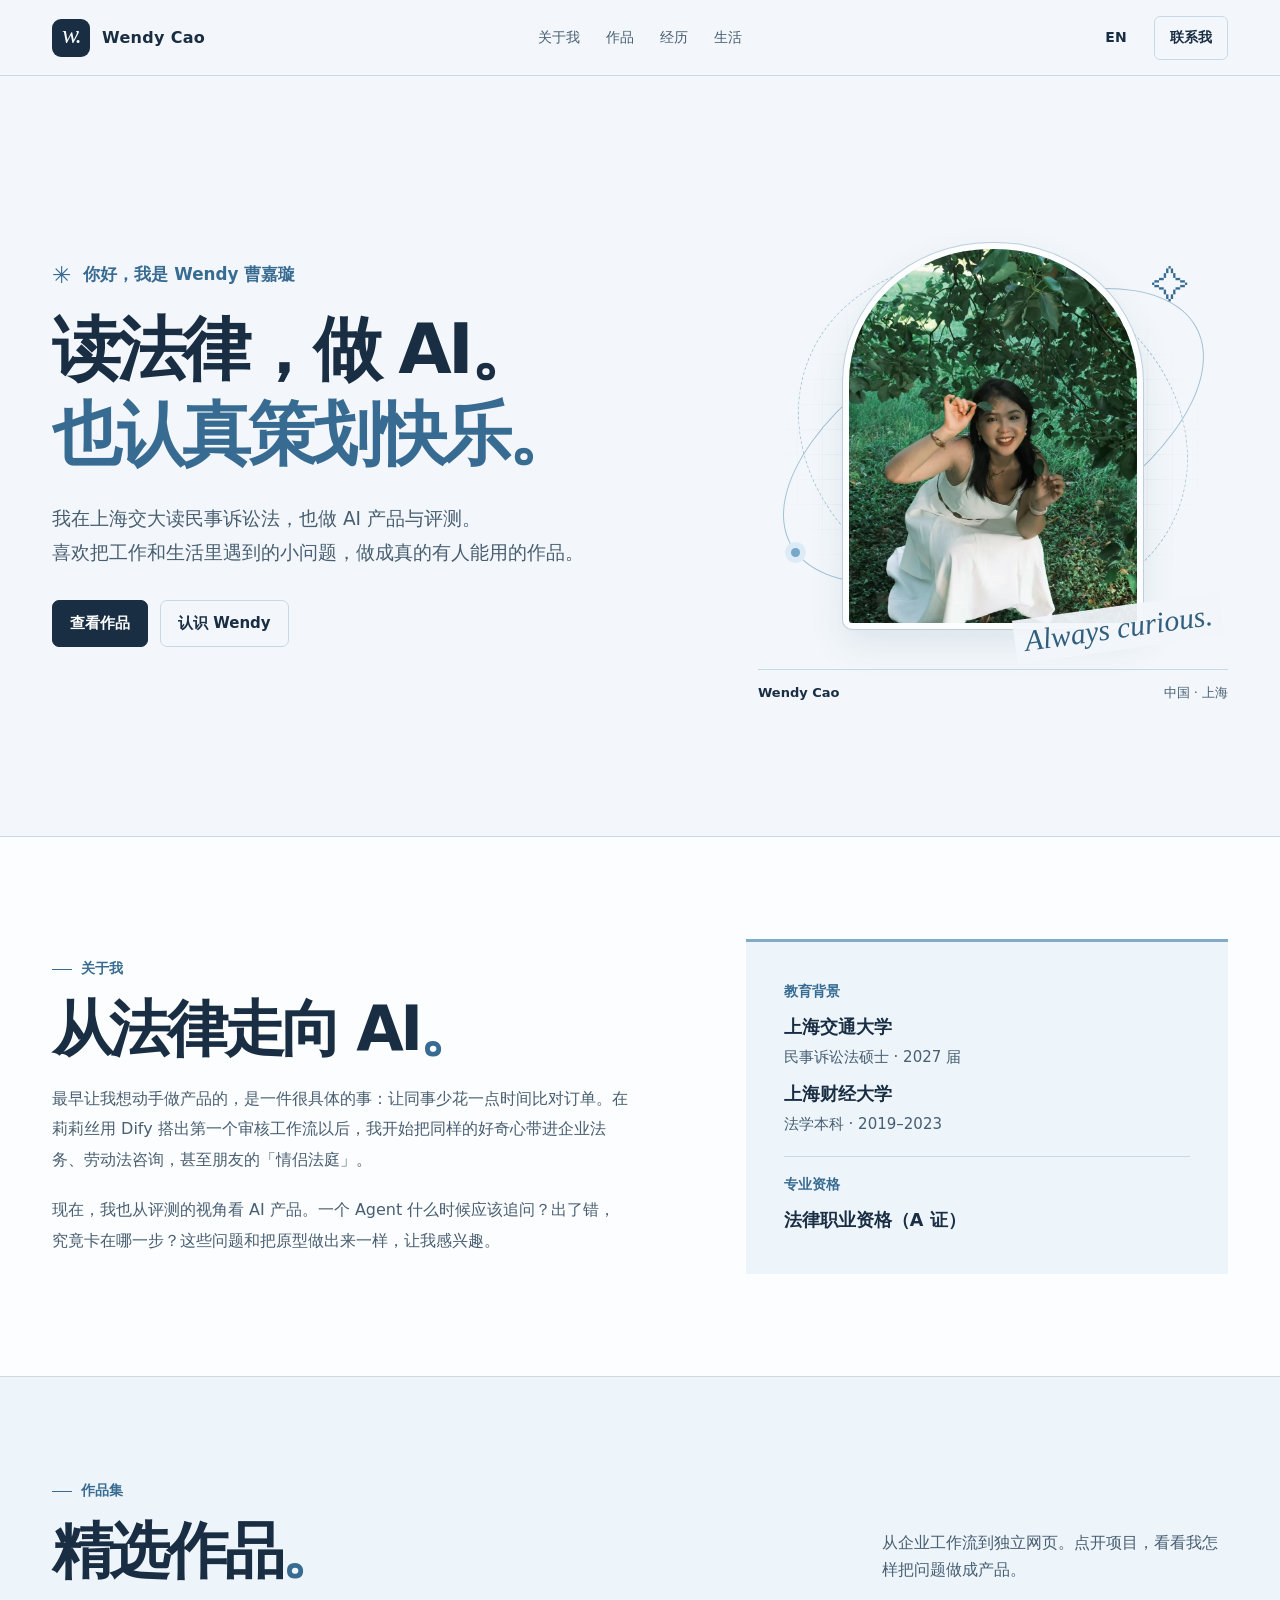
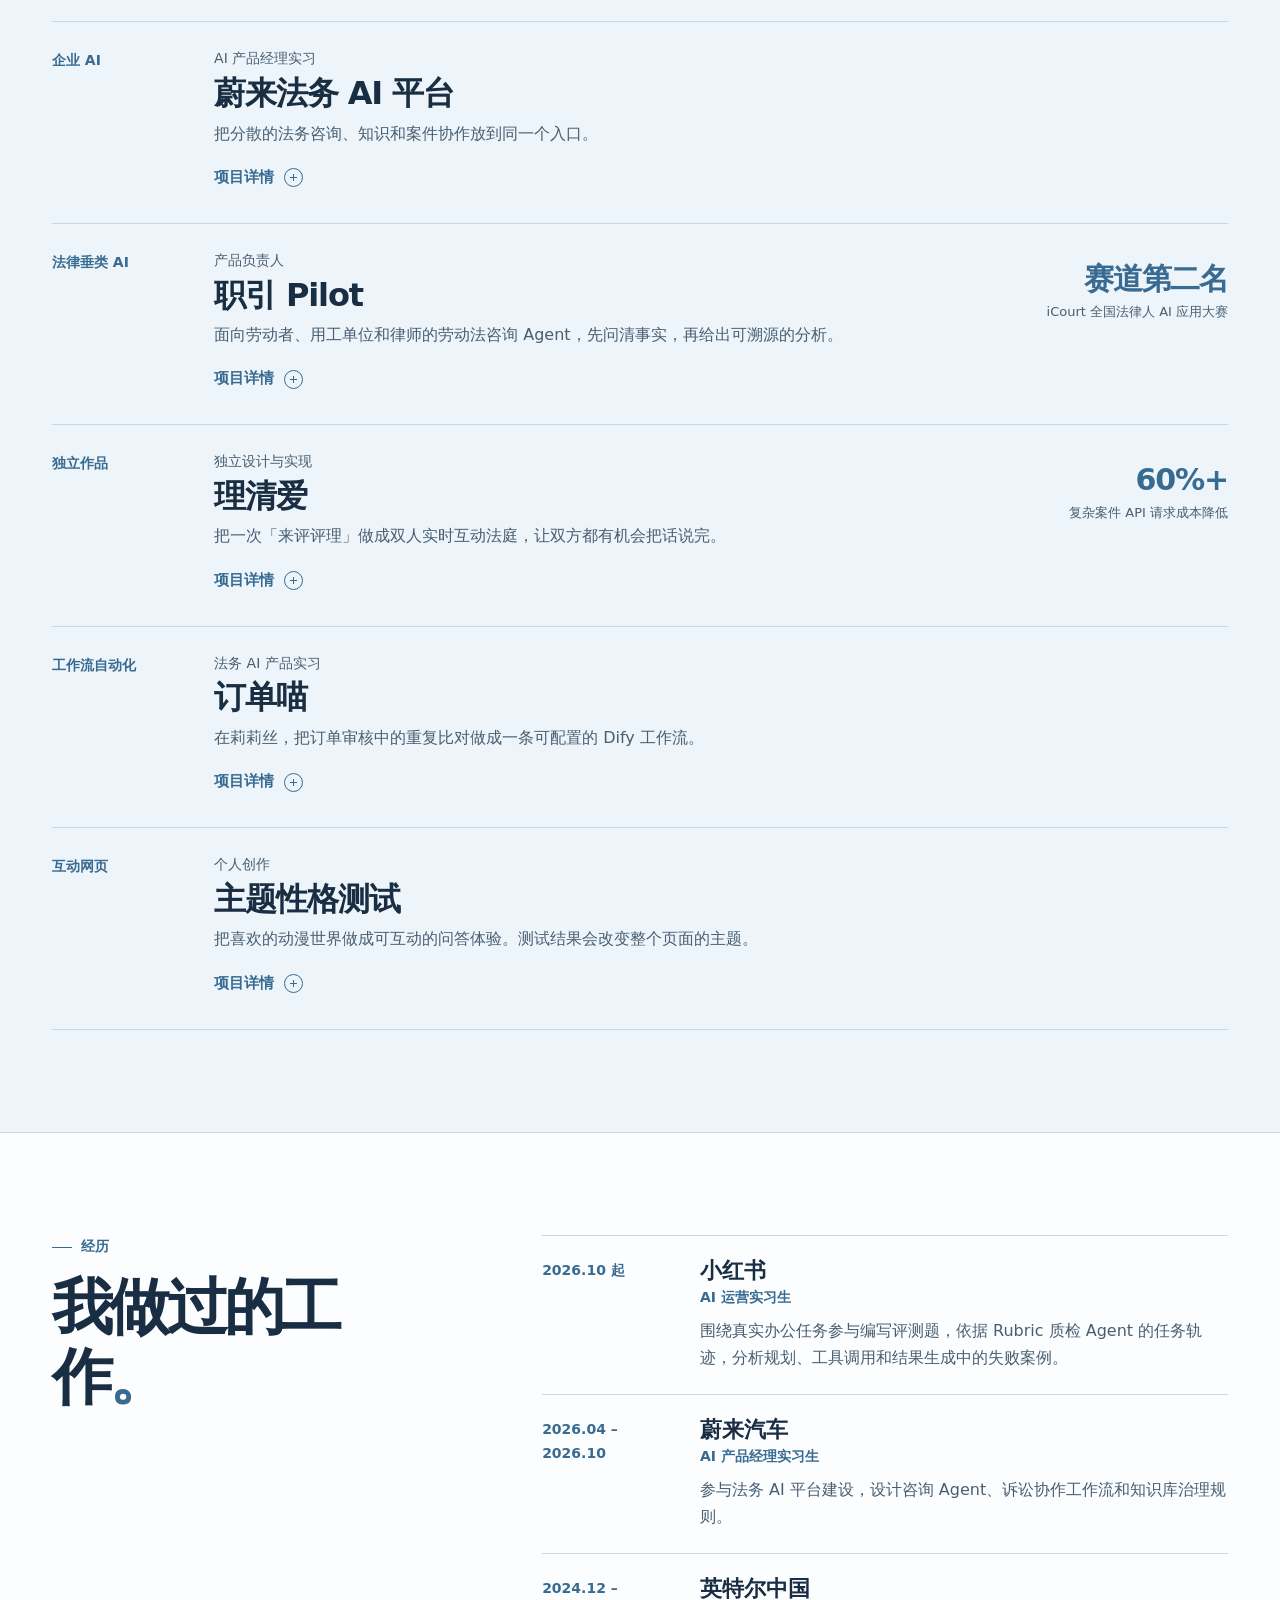
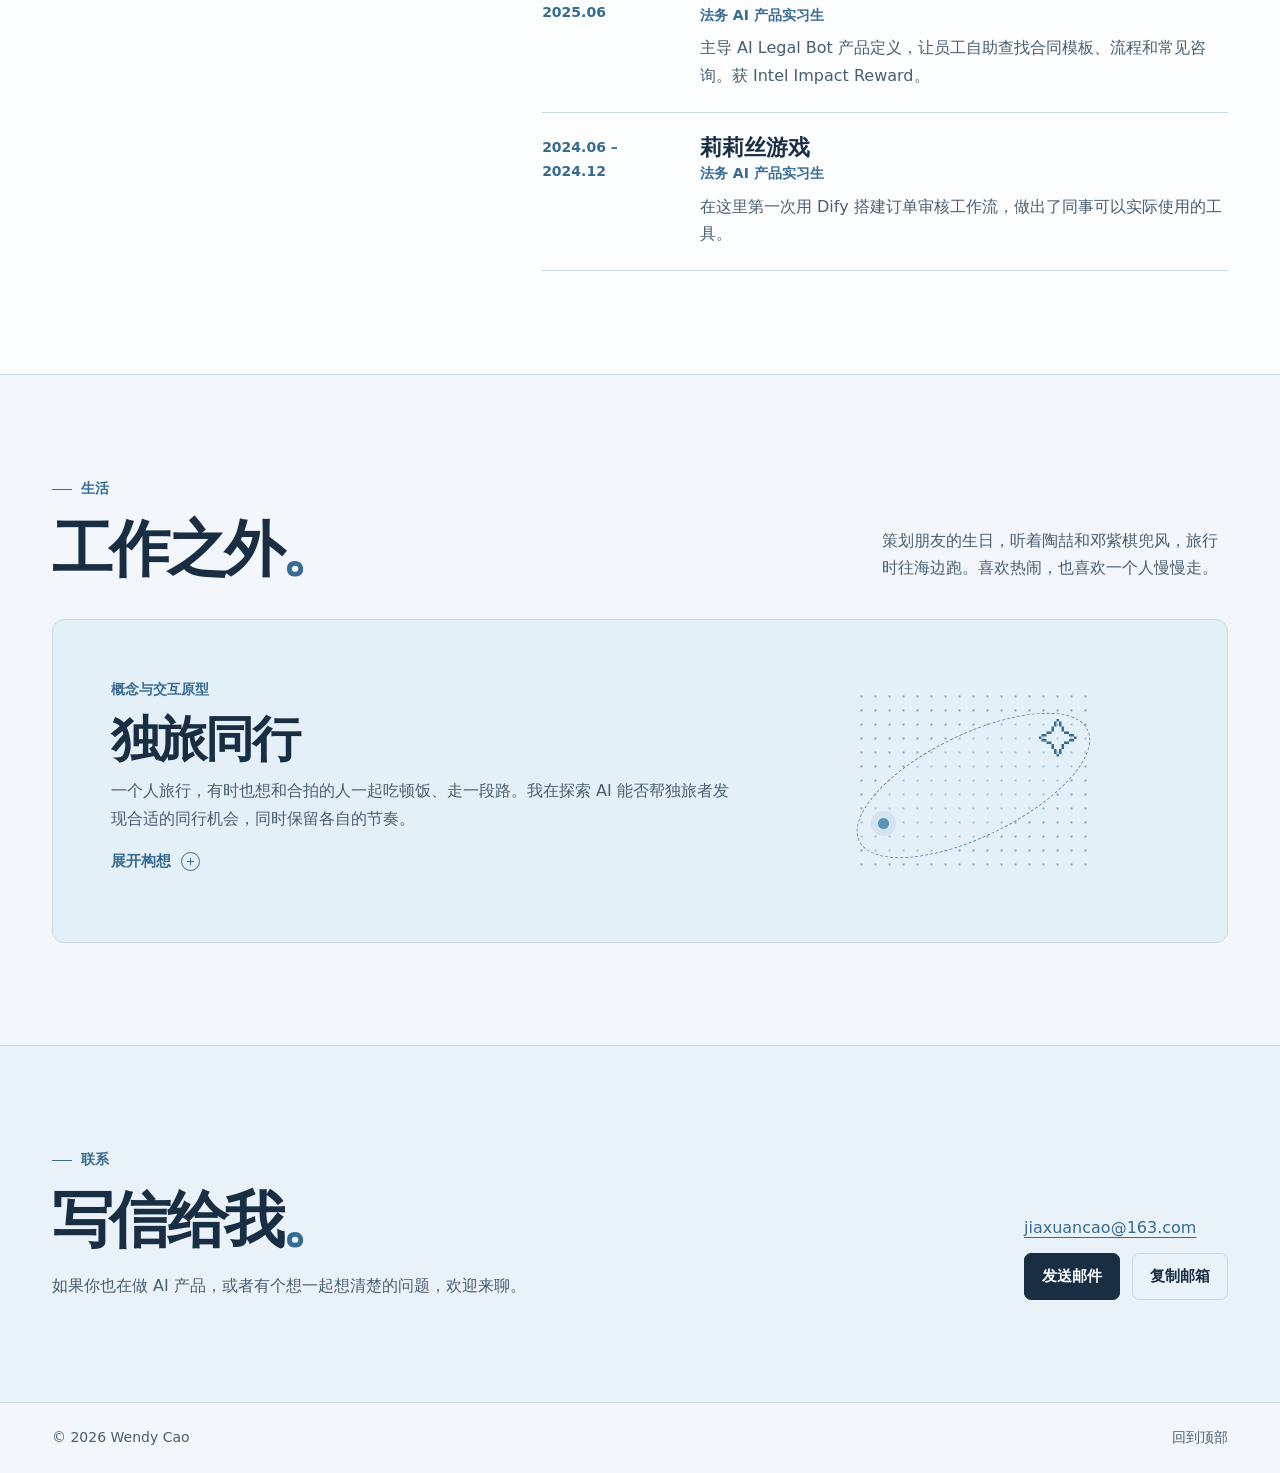
==== index.html @ 722d6569 "Publish Wendy Cao’s bilingual portfolio" ====
<!doctype html>
<html lang="zh-CN">
<head>
  <meta charset="utf-8">
  <meta name="viewport" content="width=device-width, initial-scale=1">
  <meta name="description" content="Wendy 曹嘉璇的个人主页。上海交通大学民事诉讼法硕士在读，从法律走向 AI 产品与评测。">
  <meta name="theme-color" content="#f3f7fb">
  <title>Wendy 曹嘉璇 · 个人主页</title>
  <link href="style.css" rel="stylesheet">
  <script src="site.js" defer></script>
</head>
<body id="top">
  <a class="skip-link" href="#main">跳至正文</a>
  <header class="site-header">
    <div class="shell header-inner">
      <a class="brand" href="#top" aria-label="Wendy 曹嘉璇，回到首页">
        <span class="brand-mark" aria-hidden="true">w.</span><span class="brand-name">Wendy Cao</span>
      </a>
      <nav class="nav" aria-label="主导航"><a href="#about">关于我</a><a href="#projects">作品</a><a href="#experience">经历</a><a href="#life">生活</a></nav>
      <div class="header-actions"><a class="language" href="en.html" lang="en" hreflang="en" aria-label="Switch to English">EN</a><a class="header-contact" href="#contact">联系我</a></div>
    </div>
  </header>
  <main id="main">
    <section class="shell hero" aria-labelledby="hero-title">
      <div class="hero-content">
        <p class="hero-intro"><span aria-hidden="true">✳</span> 你好，我是 Wendy 曹嘉璇</p>
        <h1 id="hero-title">读法律，做 AI。<br><span>也认真策划快乐。</span></h1>
        <p class="hero-description">我在上海交大读民事诉讼法，也做 AI 产品与评测。<br class="wide-break">喜欢把工作和生活里遇到的小问题，做成真的有人能用的作品。</p>
        <div class="actions">
          <a class="button primary" href="#projects">查看作品</a>
          <a class="button secondary" href="#about">认识 Wendy</a>
        </div>
      </div>
      <figure class="portrait">
        <div class="portrait-stage">
          <span class="orbit orbit-solid" aria-hidden="true"></span>
          <span class="orbit orbit-dashed" aria-hidden="true"></span>
          <span class="orbit-dot" aria-hidden="true"></span>
          <span class="portrait-spark" aria-hidden="true">✧</span>
          <div class="photo-frame">
            <img src="wendy.webp" width="900" height="1350" alt="Wendy 在树荫下微笑" fetchpriority="high">
          </div>
          <span class="portrait-script" aria-hidden="true">Always curious.</span>
        </div>
        <figcaption><span>Wendy Cao</span><span>中国 · 上海</span></figcaption>
      </figure>
    </section>

    <section class="about section" id="about" aria-labelledby="about-title">
      <div class="shell about-grid">
        <div>
          <p class="section-label">关于我</p>
          <h2 id="about-title">从法律走向 AI<span>。</span></h2>
          <p>最早让我想动手做产品的，是一件很具体的事：让同事少花一点时间比对订单。在莉莉丝用 Dify 搭出第一个审核工作流以后，我开始把同样的好奇心带进企业法务、劳动法咨询，甚至朋友的「情侣法庭」。</p>
          <p>现在，我也从评测的视角看 AI 产品。一个 Agent 什么时候应该追问？出了错，究竟卡在哪一步？这些问题和把原型做出来一样，让我感兴趣。</p>
        </div>
        <dl class="education">
          <div><dt>教育背景</dt><dd>上海交通大学 <span>民事诉讼法硕士 · 2027 届</span></dd><dd>上海财经大学 <span>法学本科 · 2019–2023</span></dd></div>
          <div><dt>专业资格</dt><dd>法律职业资格（A 证）</dd></div>
        </dl>
      </div>
    </section>

    <section class="projects section" id="projects" aria-labelledby="projects-title">
      <div class="shell">
        <div class="section-head">
          <div><p class="section-label">作品集</p><h2 id="projects-title">精选作品<span>。</span></h2></div>
          <p>从企业工作流到独立网页。点开项目，看看我怎样把问题做成产品。</p>
        </div>
        
        <article class="project" id="nio">
          <p class="project-category">企业 AI</p>
          <div class="project-main">
            <p class="project-role">AI 产品经理实习</p>
            <h3>蔚来法务 AI 平台</h3>
            <p class="project-intro">把分散的法务咨询、知识和案件协作放到同一个入口。</p>
            <details>
              <summary><span>项目详情</span><span class="sr-only"> · 蔚来法务 AI 平台</span><span class="disclosure-mark" aria-hidden="true"></span></summary>
              <dl class="project-detail"><div><dt>问题</dt><dd>员工需要跨渠道找法务，重复咨询难积累，案件协作也缺少统一视图。</dd></div><div><dt>我做了什么</dt><dd>参与平台从 0 到 1 建设，负责咨询、案件、律所、知识与资讯模块设计。为咨询 Agent 设计飞书问答、双轨知识库、转人工和事项沉淀流程，并用案例回放与法务抽检评估回答依据和必要追问。</dd></div><div><dt>结果</dt><dd>协助建立知识问答评测标准，通过整理样本与复测跟进回答质量。</dd></div></dl>
              
            </details>
          </div>
        </article>
        <article class="project" id="jobpilot">
          <p class="project-category">法律垂类 AI</p>
          <div class="project-main">
            <p class="project-role">产品负责人</p>
            <h3>职引 Pilot</h3>
            <p class="project-intro">面向劳动者、用工单位和律师的劳动法咨询 Agent，先问清事实，再给出可溯源的分析。</p>
            <details>
              <summary><span>项目详情</span><span class="sr-only"> · 职引 Pilot</span><span class="disclosure-mark" aria-hidden="true"></span></summary>
              <dl class="project-detail"><div><dt>问题</dt><dd>劳动法咨询常缺少合同、时间和地区等要素，直接给结论容易忽略会改变判断的事实。</dd></div><div><dt>我做了什么</dt><dd>梳理 24 个场景，主导「场景识别、事实追问、法律分析」三段式编排，为三类用户设计不同追问与报告。通过 MCP 接入北大法宝，并结合规则计算器处理赔偿等计算。</dd></div><div><dt>结果</dt><dd>团队在 iCourt 第二届全国法律人 AI 应用大赛律所赛道获得第二名，该赛道共 173 支队伍。</dd></div></dl>
            </details>
          </div>
          <div class="project-metric"><strong>赛道第二名</strong><span>iCourt 全国法律人 AI 应用大赛</span></div>
        </article>
        <article class="project" id="liqingai">
          <p class="project-category">独立作品</p>
          <div class="project-main">
            <p class="project-role">独立设计与实现</p>
            <h3>理清爱</h3>
            <p class="project-intro">把一次「来评评理」做成双人实时互动法庭，让双方都有机会把话说完。</p>
            <details>
              <summary><span>项目详情</span><span class="sr-only"> · 理清爱</span><span class="disclosure-mark" aria-hidden="true"></span></summary>
              <dl class="project-detail"><div><dt>问题</dt><dd>通用 AI 很容易顺着单方叙述回答。冲突里的另一方往往没有机会补充事实和表达自己的感受。</dd></div><div><dt>我做了什么</dt><dd>将陈述、举证、质证、辩论和 AI 判决串成五步交互，支持截图与录音解析、双端状态同步，以及流式生成判决书。</dd></div><div><dt>结果</dt><dd>用大小模型分发和结果缓存，将单次复杂案件的 API 请求成本降低 60% 以上。</dd></div></dl>
              
            </details>
          </div>
          <div class="project-metric"><strong>60%+</strong><span>复杂案件 API 请求成本降低</span></div>
        </article>
        <article class="project" id="order-review">
          <p class="project-category">工作流自动化</p>
          <div class="project-main">
            <p class="project-role">法务 AI 产品实习</p>
            <h3>订单喵</h3>
            <p class="project-intro">在莉莉丝，把订单审核中的重复比对做成一条可配置的 Dify 工作流。</p>
            <details>
              <summary><span>项目详情</span><span class="sr-only"> · 订单喵</span><span class="disclosure-mark" aria-hidden="true"></span></summary>
              <dl class="project-detail"><div><dt>问题</dt><dd>法务需要在 OA 和 Excel 之间反复核对不同类型的订单，高频人工比对容易遗漏。</dd></div><div><dt>我做了什么</dt><dd>将审核拆成提取、比对、检验、输出四步，把审核要点和核心风险做成可配置规则。</dd></div><div><dt>结果</dt><dd>工作流减少了人工重复比对，项目获公司 AI 提效大赛创新奖。</dd></div></dl>
            </details>
          </div>
        </article>
        <article class="project" id="personality">
          <p class="project-category">互动网页</p>
          <div class="project-main">
            <p class="project-role">个人创作</p>
            <h3>主题性格测试</h3>
            <p class="project-intro">把喜欢的动漫世界做成可互动的问答体验。测试结果会改变整个页面的主题。</p>
            <details>
              <summary><span>项目详情</span><span class="sr-only"> · 主题性格测试</span><span class="disclosure-mark" aria-hidden="true"></span></summary>
              <dl class="project-detail"><div><dt>问题</dt><dd>我想保留动画里每个角色的气质，让答题和看结果的过程也有值得记住的细节。</dd></div><div><dt>我做了什么</dt><dd>做了守护甜心与宝可梦两个主题，加入答题音效、结果换肤和结果图导出。</dd></div></dl>
              
            </details>
          </div>
          
        </article>
      </div>
    </section>

    <section class="experience section" id="experience" aria-labelledby="experience-title">
      <div class="shell experience-grid">
        <div>
          <p class="section-label">经历</p>
          <h2 id="experience-title">我做过的工作<span>。</span></h2>
        </div>
        <ol class="timeline">
        <li>
          <p class="timeline-date">2026.10 起</p>
          <div><h3>小红书</h3><p class="timeline-role">AI 运营实习生</p><p>围绕真实办公任务参与编写评测题，依据 Rubric 质检 Agent 的任务轨迹，分析规划、工具调用和结果生成中的失败案例。</p></div>
        </li>
        <li>
          <p class="timeline-date">2026.04 – 2026.10</p>
          <div><h3>蔚来汽车</h3><p class="timeline-role">AI 产品经理实习生</p><p>参与法务 AI 平台建设，设计咨询 Agent、诉讼协作工作流和知识库治理规则。</p></div>
        </li>
        <li>
          <p class="timeline-date">2024.12 – 2025.06</p>
          <div><h3>英特尔中国</h3><p class="timeline-role">法务 AI 产品实习生</p><p>主导 AI Legal Bot 产品定义，让员工自助查找合同模板、流程和常见咨询。获 Intel Impact Reward。</p></div>
        </li>
        <li>
          <p class="timeline-date">2024.06 – 2024.12</p>
          <div><h3>莉莉丝游戏</h3><p class="timeline-role">法务 AI 产品实习生</p><p>在这里第一次用 Dify 搭建订单审核工作流，做出了同事可以实际使用的工具。</p></div>
        </li></ol>
      </div>
    </section>

    <section class="life section" id="life" aria-labelledby="life-title">
      <div class="shell">
        <div class="section-head">
          <div><p class="section-label">生活</p><h2 id="life-title">工作之外<span>。</span></h2></div>
          <p>策划朋友的生日，听着陶喆和邓紫棋兜风，旅行时往海边跑。喜欢热闹，也喜欢一个人慢慢走。</p>
        </div>
        <article class="concept">
          <div class="concept-copy">
            <p class="concept-label">概念与交互原型</p>
            <h3>独旅同行</h3>
            <p>一个人旅行，有时也想和合拍的人一起吃顿饭、走一段路。我在探索 AI 能否帮独旅者发现合适的同行机会，同时保留各自的节奏。</p>
            <details>
              <summary><span>展开构想</span><span class="disclosure-mark" aria-hidden="true"></span></summary>
              <p>原型设想了「行程搭子」和「实时拼饭」两个入口。AI 把自然语言整理成计划，并解释双方在预算、口味和行程节奏上的相同点与差异。双方先确认时间、地点和费用，再决定是否同行。当前处于概念与原型阶段，真实用户验证待开展。</p>
            </details>
          </div>
          <div class="route-art" aria-hidden="true"><span></span><i></i><b>✧</b></div>
        </article>
      </div>
    </section>

    <section class="contact section" id="contact" aria-labelledby="contact-title">
      <div class="shell contact-inner">
        <div>
          <p class="section-label">联系</p>
          <h2 id="contact-title">写信给我<span>。</span></h2>
          <p>如果你也在做 AI 产品，或者有个想一起想清楚的问题，欢迎来聊。</p>
        </div>
        <div class="contact-actions">
          <a class="email" href="mailto:jiaxuancao@163.com">jiaxuancao@163.com</a>
          <div class="actions">
            <a class="button primary" href="mailto:jiaxuancao@163.com">发送邮件</a>
            <button class="button secondary copy-button" type="button" data-email="jiaxuancao@163.com" data-copied="已复制" data-error="复制失败，请选择上方邮箱手动复制。" hidden>复制邮箱</button>
          </div>
          <p class="copy-status" role="status"></p>
        </div>
      </div>
    </section>
  </main>
  <footer>
    <div class="shell footer-inner"><span>© 2026 Wendy Cao</span><a href="#top">回到顶部</a></div>
  </footer>
</body>
</html>
---- style.css ----
:root {
  color-scheme: light;
  --ink: #192d43;
  --muted: #485e71;
  --accent: #386b92;
  --accent-soft: #d8e8f3;
  --line: #c8d9e5;
  --paper: #f3f7fb;
  --white: #fcfdfe;
  --body: "PingFang SC", "Hiragino Sans GB", "Noto Sans CJK SC", "Microsoft YaHei", system-ui, sans-serif;
}

*, *::before, *::after { box-sizing: border-box; }
html { scroll-padding-top: 90px; }
body { margin: 0; background: var(--paper); color: var(--ink); font: 1rem/1.7 var(--body); }
button, a { -webkit-tap-highlight-color: transparent; }
a { color: inherit; text-decoration: none; }
button { color: inherit; font: inherit; }
:focus-visible { outline: 3px solid #22679a; outline-offset: 4px; }
[hidden] { display: none !important; }
p, h1, h2, h3, figure, dl, dd, ol { margin: 0; }
h1, h2, h3 { font-weight: 750; line-height: 1.14; }
img { display: block; max-width: 100%; }
.shell { width: min(1180px, calc(100% - 104px)); margin-inline: auto; }
.sr-only, .skip-link:not(:focus) {
  position: absolute;
  width: 1px;
  height: 1px;
  clip-path: inset(50%);
  overflow: hidden;
  white-space: nowrap;
}
.skip-link:focus {
  position: fixed;
  z-index: 5;
  top: 12px;
  left: 12px;
  padding: 8px 15px;
  background: var(--white);
}
.site-header {
  position: sticky;
  top: 0;
  z-index: 4;
  border-bottom: 1px solid var(--line);
  background: #f3f7fbf5;
  backdrop-filter: blur(12px);
}
.header-inner {
  min-height: 75px;
  display: grid;
  grid-template-columns: 1fr auto 1fr;
  align-items: center;
  gap: 24px;
}
.brand { display: inline-flex; align-items: center; gap: 12px; width: fit-content; white-space: nowrap; }
.brand-mark {
  width: 38px;
  height: 38px;
  display: grid;
  place-content: center;
  padding-bottom: 5px;
  border-radius: 9px;
  color: var(--white);
  background: var(--ink);
  font: italic 1.6rem/1 Georgia, serif;
  letter-spacing: -.07em;
}
.brand-name { font-weight: 750; letter-spacing: .02em; }
.nav, .header-actions { display: flex; align-items: center; gap: 26px; font-size: .875rem; }
.nav a, .language, .header-contact { min-height: 44px; display: inline-flex; align-items: center; }
.nav a { color: var(--muted); }
.nav a:hover, .nav a[aria-current="location"], .language:hover, .footer-inner a:hover { color: var(--accent); text-decoration: underline; text-underline-offset: .4em; }
.header-actions { justify-self: end; gap: 16px; }
.language { min-width: 44px; justify-content: center; font-weight: 650; }
.header-contact {
  justify-content: center;
  padding: 0 15px;
  border: 1px solid var(--line);
  border-radius: 6px;
  font-weight: 650;
  white-space: nowrap;
}
.header-contact:hover { border-color: var(--accent); background: var(--accent-soft); }

.hero {
  min-height: clamp(600px, calc(100svh - 126px), 760px);
  display: grid;
  grid-template-columns: minmax(0, 1.34fr) minmax(0, 1fr);
  align-items: center;
  gap: clamp(20px, 4vw, 78px);
  padding-block: 60px 65px;
}
.hero-intro {
  display: flex;
  align-items: center;
  gap: 12px;
  width: fit-content;
  margin-bottom: 22px;
  color: var(--accent);
  font-size: 1.05rem;
  font-weight: 650;
}
.hero-intro span { font-size: 1.45rem; line-height: 1; }
h1 { font-size: clamp(2.5rem, 5.4vw, 5.35rem); letter-spacing: -.055em; }
h1 > span { color: var(--accent); display: inline-block; margin-top: .08em; }
[lang="en"] h1 { letter-spacing: -.075em; }
.hero-description { max-width: 31em; margin-top: 28px; color: var(--muted); font-size: clamp(1rem, 1.45vw, 1.16rem); line-height: 1.85; }
.actions { display: flex; gap: 12px; flex-wrap: wrap; align-items: center; }
.hero .actions { margin-top: 30px; }
.button {
  display: inline-flex;
  align-items: center;
  justify-content: center;
  min-height: 47px;
  padding: 10px 17px;
  border-radius: 7px;
  border: 1px solid var(--line);
  font-size: .9375rem;
  font-weight: 680;
  cursor: pointer;
  line-height: 1.4;
}
.primary { color: var(--white); border-color: var(--ink); background: var(--ink); }
.primary:hover { background: #294966; border-color: #294966; }
.secondary { background: transparent; }
.secondary:hover { border-color: var(--accent); background: var(--accent-soft); }

.portrait { width: 100%; max-width: 470px; justify-self: end; }
.portrait-stage {
  aspect-ratio: 1 / .99;
  position: relative;
  display: grid;
  place-items: center;
  isolation: isolate;
}
.portrait-stage::before {
  content: "";
  position: absolute;
  inset: 11% 3% 5%;
  background-image: linear-gradient(#7aabca28 1px, transparent 1px), linear-gradient(90deg, #7aabca28 1px, transparent 1px);
  background-size: 25px 25px;
  mask-image: radial-gradient(ellipse at center, #000 20%, transparent 73%);
  z-index: -2;
}
.photo-frame {
  width: 64%;
  height: 83%;
  border: 6px solid var(--white);
  border-radius: 49% 49% 9px 9px / 36% 36% 9px 9px;
  overflow: hidden;
  position: relative;
  background: #cadae0;
  box-shadow: 0 0 0 1px #bdcfdc, 0 15px 35px #294d631b;
}
.photo-frame img { width: 100%; height: 100%; object-fit: cover; object-position: 52% 65%; }
.orbit { position: absolute; z-index: -1; border-radius: 50%; pointer-events: none; }
.orbit-solid { width: 98%; height: 49%; transform: rotate(-28deg); border: 1px solid #a1bfd4; }
.orbit-dashed { width: 85%; height: 72%; transform: rotate(24deg); border: 1px dashed #acc7d9; }
.orbit-dot {
  position: absolute;
  left: 7%;
  bottom: 24%;
  width: 9px;
  height: 9px;
  border-radius: 50%;
  background: #77a7c9;
  box-shadow: 0 0 0 6px #dcebf5;
}
.portrait-spark {
  position: absolute;
  right: 8%;
  top: 14%;
  color: var(--accent);
  font: 2.35rem/1 Georgia, serif;
}
.portrait-script {
  position: absolute;
  bottom: 4%;
  right: 1%;
  transform: rotate(-8deg);
  color: #315e7c;
  font: italic clamp(1.1rem, 2.4vw, 1.85rem)/1.15 Georgia, serif;
  padding: 5px 10px;
  background: #f3f7fbee;
}
.portrait figcaption {
  display: flex;
  justify-content: space-between;
  gap: 10px;
  padding-top: 12px;
  border-top: 1px solid var(--line);
  color: var(--muted);
  font-size: .8125rem;
}
.portrait figcaption span:first-child { font-weight: 650; color: var(--ink); }

.section { border-top: 1px solid var(--line); padding-block: clamp(58px, 8vw, 106px); }
.section-label {
  display: flex;
  align-items: center;
  gap: 9px;
  margin-bottom: 13px;
  color: var(--accent);
  font-weight: 680;
  font-size: .875rem;
}
.section-label::before { content: ""; display: inline-block; width: 20px; height: 1px; background: var(--accent); }
h2 { font-size: clamp(2.25rem, 4.8vw, 4rem); letter-spacing: -.06em; }
h2 span { color: var(--accent); }
.section-head { display: grid; grid-template-columns: 1.35fr 1fr; gap: 40px; align-items: end; margin-bottom: 35px; }
.section-head > p { max-width: 34ch; justify-self: end; padding-bottom: .2em; color: var(--muted); }
.about-grid, .experience-grid { display: grid; grid-template-columns: minmax(0, 1.2fr) minmax(0, 1fr); gap: clamp(35px, 9vw, 125px); }
.about-grid { align-items: center; }
.about { background: var(--white); }
.about-grid p:not(.section-label) { max-width: 37em; margin-top: 20px; color: var(--muted); line-height: 1.9; }
.education { background: #edf5fb; padding: clamp(22px, 3vw, 38px); border-top: 3px solid #82abc8; }
.education > div + div { border-top: 1px solid var(--line); padding-top: 16px; margin-top: 19px; }
.education dt, .project-category, .concept-label { font-size: .875rem; font-weight: 680; color: var(--accent); }
.education dd { margin-top: 9px; font-size: 1.1rem; font-weight: 680; }
.education dd span { display: block; margin-top: 2px; color: var(--muted); font-weight: 450; font-size: .9375rem; }

.projects { background: #edf4fa; }
.project {
  display: grid;
  grid-template-columns: minmax(110px, .62fr) minmax(0, 3.5fr) minmax(150px, 1fr);
  gap: 26px;
  align-items: start;
  border-top: 1px solid var(--line);
  padding-block: 25px 23px;
}
.project:last-child { border-bottom: 1px solid var(--line); }
.project-category { margin-top: 2px; }
.project-role { color: var(--muted); font-size: .875rem; }
.project h3 { font-size: clamp(1.5rem, 2.5vw, 2.3rem); letter-spacing: -.035em; margin: 4px 0 8px; }
.project-intro { color: var(--muted); max-width: 44em; margin-bottom: 9px; }
.project-metric { text-align: right; align-self: start; margin-top: 12px; }
.project-metric strong {
  color: var(--accent);
  font-size: clamp(1.22rem, 2.35vw, 1.95rem);
  font-variant-numeric: tabular-nums;
  letter-spacing: -.04em;
  line-height: 1.2;
}
.project-metric span { display: block; color: var(--muted); font-size: .8125rem; margin-top: 4px; }
summary {
  display: inline-flex;
  gap: 10px;
  align-items: center;
  cursor: pointer;
  font-weight: 680;
  font-size: .9375rem;
  color: var(--accent);
  min-height: 44px;
  list-style: none;
}
summary::-webkit-details-marker { display: none; }
summary:hover > span:first-child, .text-link:hover { text-decoration: underline; text-underline-offset: .25em; }
.disclosure-mark {
  width: 19px;
  height: 19px;
  display: inline-grid;
  place-items: center;
  position: relative;
  border-radius: 50%;
  border: 1px solid currentColor;
}
.disclosure-mark::before, .disclosure-mark::after { content: ""; position: absolute; background: currentColor; }
.disclosure-mark::before { width: 7px; height: 1px; }
.disclosure-mark::after { width: 1px; height: 7px; }
details[open] .disclosure-mark::after { display: none; }
.project-detail { padding: 14px 0 7px; max-width: 44em; border-top: 1px solid var(--line); }
.project-detail > div + div { margin-top: 12px; }
.project-detail dt { font-weight: 700; }
.project-detail dd { color: var(--muted); }
.text-link { display: inline-flex; align-items: center; min-height: 44px; color: var(--accent); font-weight: 680; }

.experience { background: var(--white); }
.experience-grid { grid-template-columns: minmax(0, .82fr) minmax(0, 1.5fr); }
.timeline { list-style: none; padding: 0; border-top: 1px solid var(--line); }
.timeline li {
  display: grid;
  grid-template-columns: 8.8rem minmax(0, 1fr);
  gap: 17px;
  padding-block: 23px;
  border-bottom: 1px solid var(--line);
}
.timeline-date { color: var(--accent); font-size: .875rem; font-weight: 650; }
.timeline h3 { font-size: 1.35rem; margin-bottom: 2px; }
.timeline li div > p { color: var(--muted); }
.timeline li p.timeline-role { font-size: .875rem; font-weight: 680; color: var(--accent); margin-bottom: 7px; }

.life { background: var(--paper); }
.concept {
  position: relative;
  display: grid;
  grid-template-columns: minmax(0, 1.6fr) minmax(0, 1fr);
  overflow: hidden;
  gap: 4%;
  align-items: center;
  padding: clamp(26px, 5vw, 58px);
  border-radius: 12px;
  border: 1px solid var(--line);
  background: #e4f0f7;
}
.concept-copy { min-width: 0; width: 100%; }
.concept h3 { font-size: clamp(2rem, 3.8vw, 3.25rem); margin: 10px 0; letter-spacing: -.04em; }
.concept-copy p:not(.concept-label) { max-width: 40em; color: var(--muted); }
.concept details { margin-top: 8px; }
.concept details p { padding-top: 10px; border-top: 1px solid #bbd3e3; }
.route-art {
  position: relative;
  justify-self: center;
  width: min(245px, 100%);
  aspect-ratio: 1.4;
  background-image: radial-gradient(#81a9c3 1px, transparent 1px);
  background-size: 14px 14px;
  background-position: center;
}
.route-art span {
  position: absolute;
  inset: 23% -2% 18%;
  transform: rotate(-26deg);
  border: 1px dashed #5f8bad;
  border-radius: 50%;
  background: #e4f0f75c;
}
.route-art i {
  position: absolute;
  top: 71%;
  left: 11%;
  background: #5e90b3;
  width: 11px;
  height: 11px;
  border-radius: 50%;
  box-shadow: 0 0 0 7px #d1e4f0;
}
.route-art b {
  position: absolute;
  top: 16%;
  right: 7%;
  color: var(--accent);
  font: 2.5rem/1 Georgia, serif;
}

.contact { background: #e9f2f9; }
.contact-inner { display: grid; grid-template-columns: minmax(0, 1.3fr) minmax(0, 1fr); gap: 35px; align-items: end; }
.contact-inner > div:first-child p:last-child { margin-top: 17px; color: var(--muted); }
.contact-actions { justify-self: end; position: relative; }
.email { display: inline-block; margin-bottom: 11px; color: var(--accent); text-decoration: underline; text-underline-offset: .25em; overflow-wrap: anywhere; }
.copy-status { color: var(--muted); font-size: .875rem; margin-top: 7px; }
.copy-status:empty { margin: 0; }
footer { border-top: 1px solid var(--line); }
.footer-inner {
  min-height: 65px;
  display: flex;
  align-items: center;
  justify-content: space-between;
  gap: 14px;
  padding-block: 13px;
  color: var(--muted);
  font-size: .875rem;
}
.footer-inner a { display: inline-flex; align-items: center; min-height: 44px; }

@media (prefers-reduced-motion: no-preference) {
  html { scroll-behavior: smooth; }
  .button, .header-contact { transition: background-color 160ms ease, border-color 160ms ease; }
}
@media (max-width: 980px) {
  .shell { width: calc(100% - 72px); }
  .wide-break { display: none; }
  .hero { min-height: 560px; grid-template-columns: minmax(0, 1.4fr) minmax(0, 1fr); gap: 20px; }
  .project { grid-template-columns: 105px minmax(0, 2fr) minmax(130px, .8fr); gap: 18px; }
}
@media (max-width: 740px) {
  html { scroll-padding-top: 128px; }
  .shell { width: calc(100% - 42px); }
  .header-inner { grid-template-columns: 1fr auto; min-height: 0; gap: 0 10px; padding-top: 10px; }
  .header-actions { grid-column: 2; grid-row: 1; gap: 8px; }
  .nav { grid-column: 1 / -1; justify-content: space-between; gap: 0 6px; margin-top: 3px; }
  .nav a { justify-content: center; }
  .hero { grid-template-columns: minmax(0, 1fr); padding-block: 43px 35px; gap: 27px; }
  h1 { font-size: clamp(2.32rem, 8.4vw, 4.25rem); }
  .hero-intro { margin-bottom: 15px; font-size: .9375rem; }
  .hero-description { margin-top: 18px; }
  .hero .actions { margin-top: 21px; }
  .portrait { max-width: 375px; justify-self: center; }
  .portrait-stage { aspect-ratio: 1 / .84; }
  .photo-frame { height: 86%; width: 59%; }
  .portrait-script { font-size: 1.25rem; }
  .section-head, .about-grid, .experience-grid, .contact-inner { grid-template-columns: minmax(0, 1fr); gap: 21px; }
  .section-head { margin-bottom: 24px; }
  .section-head > p, .contact-actions { justify-self: start; }
  .section-head > p { max-width: 40ch; }
  .project { grid-template-columns: minmax(0, 1fr); gap: 8px; padding-block: 19px; }
  .project-category { margin-top: 0; }
  .project-intro { margin-bottom: 3px; }
  .project-metric { text-align: left; margin-top: 0; }
  .project-metric span { margin-top: 1px; }
  .timeline li { grid-template-columns: 1fr; gap: 5px; padding-block: 18px; }
  .concept { grid-template-columns: minmax(0, 1fr); padding-bottom: 10px; }
  .route-art { width: 136px; }
}
@media (max-width: 360px) {
  .shell { width: calc(100% - 30px); }
  .brand { gap: 7px; }
  .brand-mark { width: 32px; height: 32px; }
  .brand-name, .nav { font-size: .8125rem; }
  .header-contact { padding-inline: 10px; }
  h1 { font-size: clamp(2rem, 9.5vw, 2.32rem); }
}
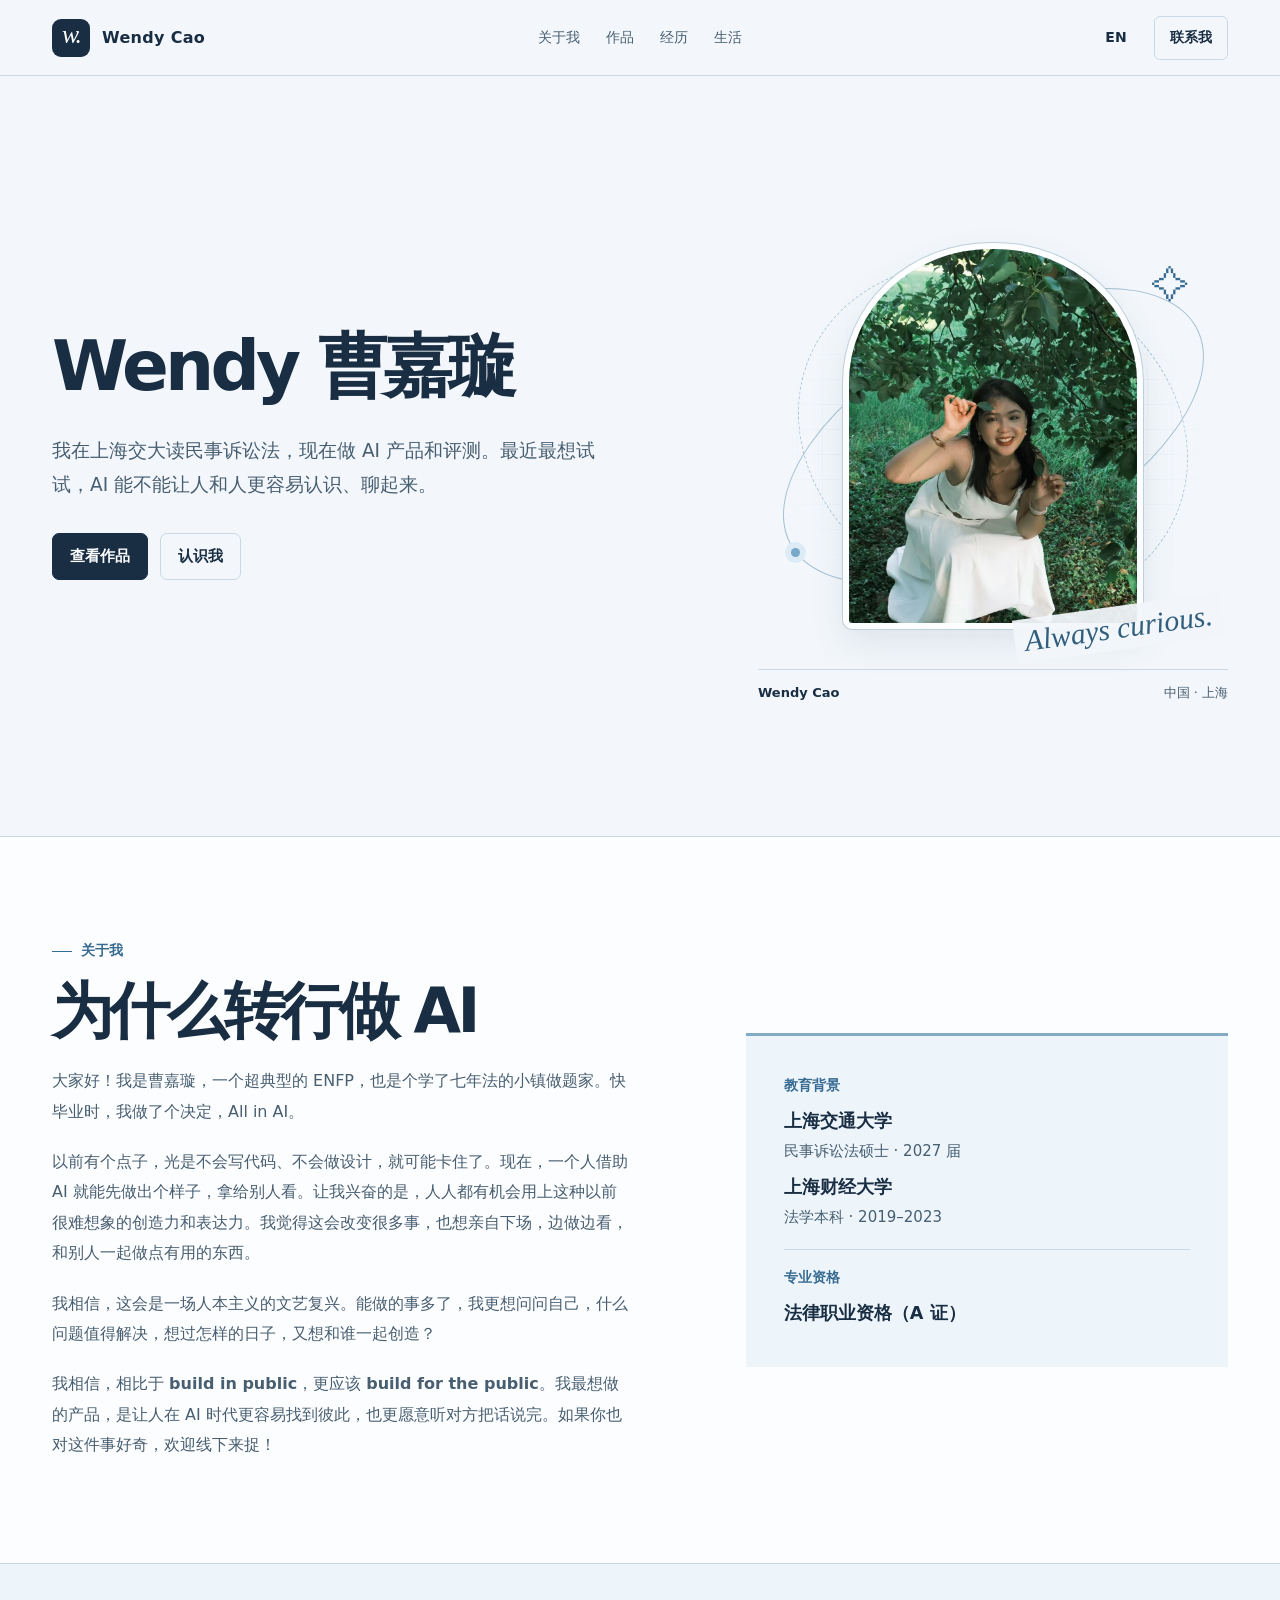
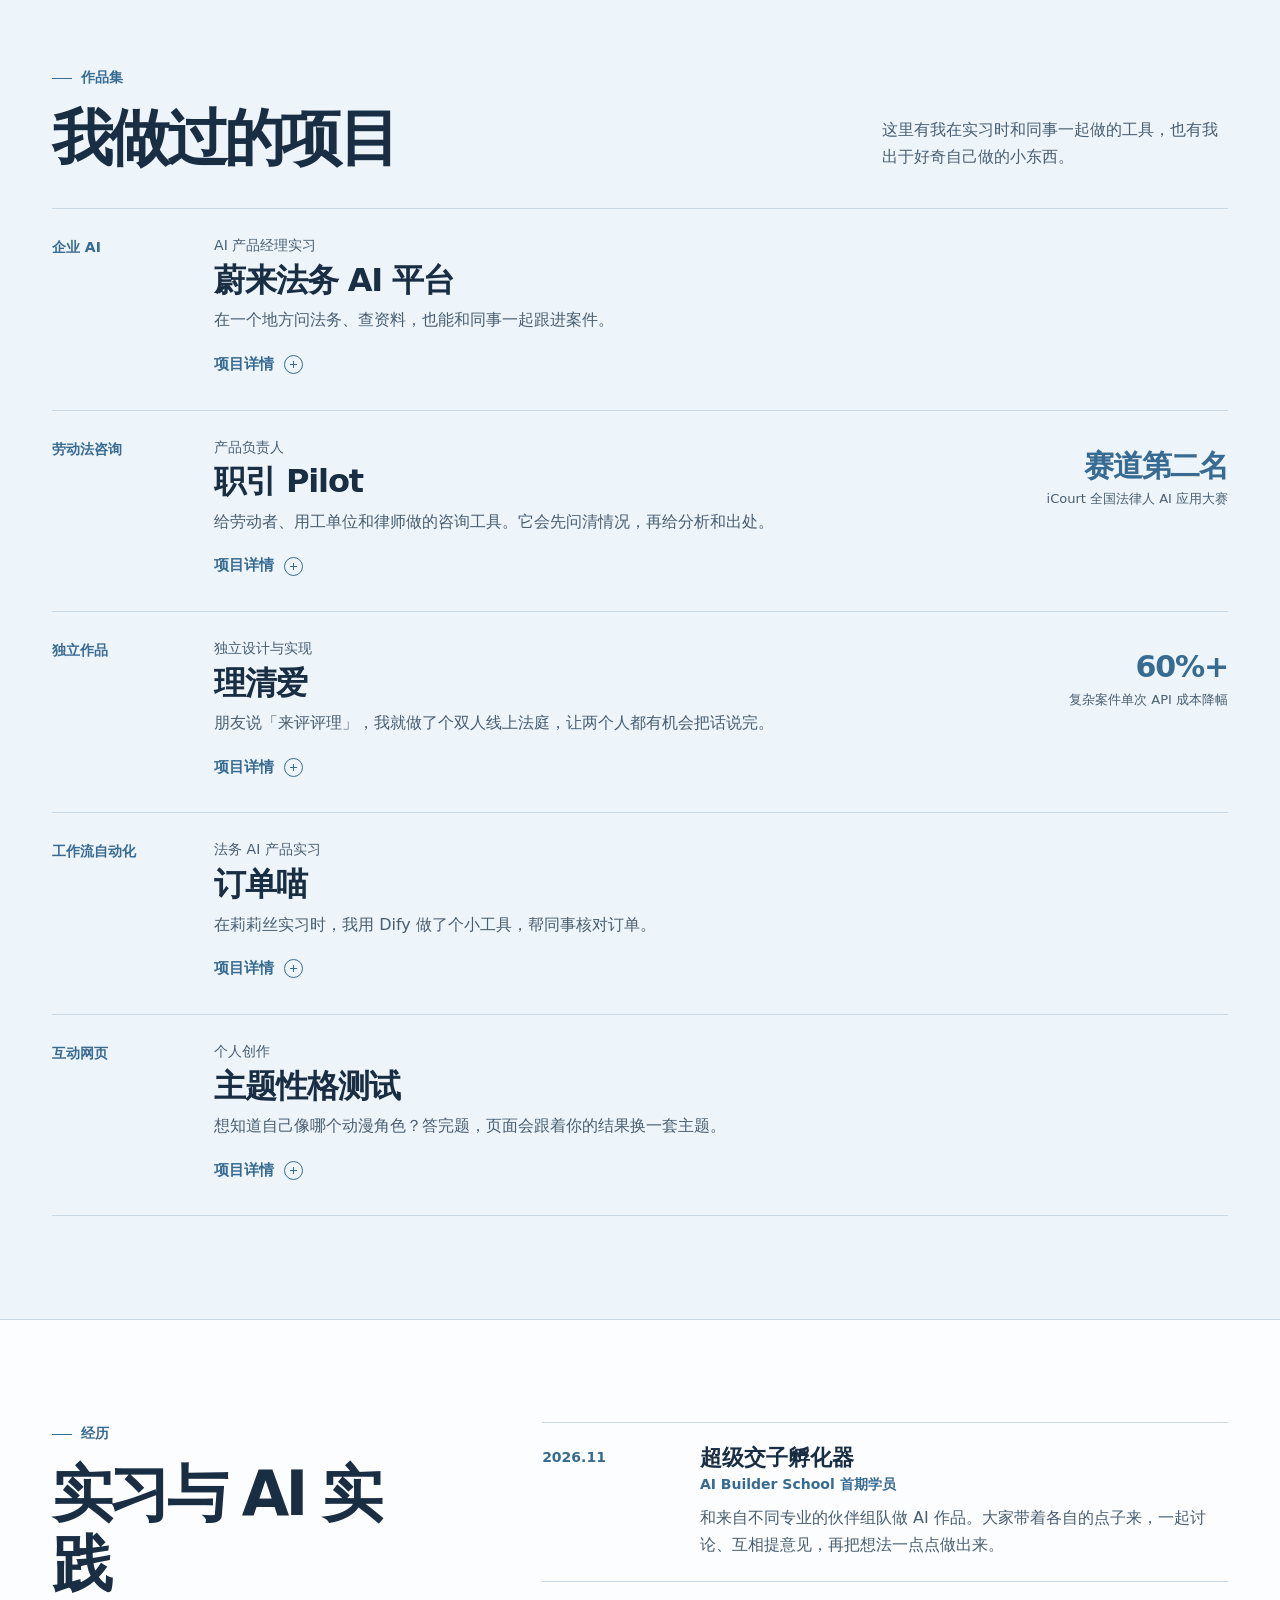
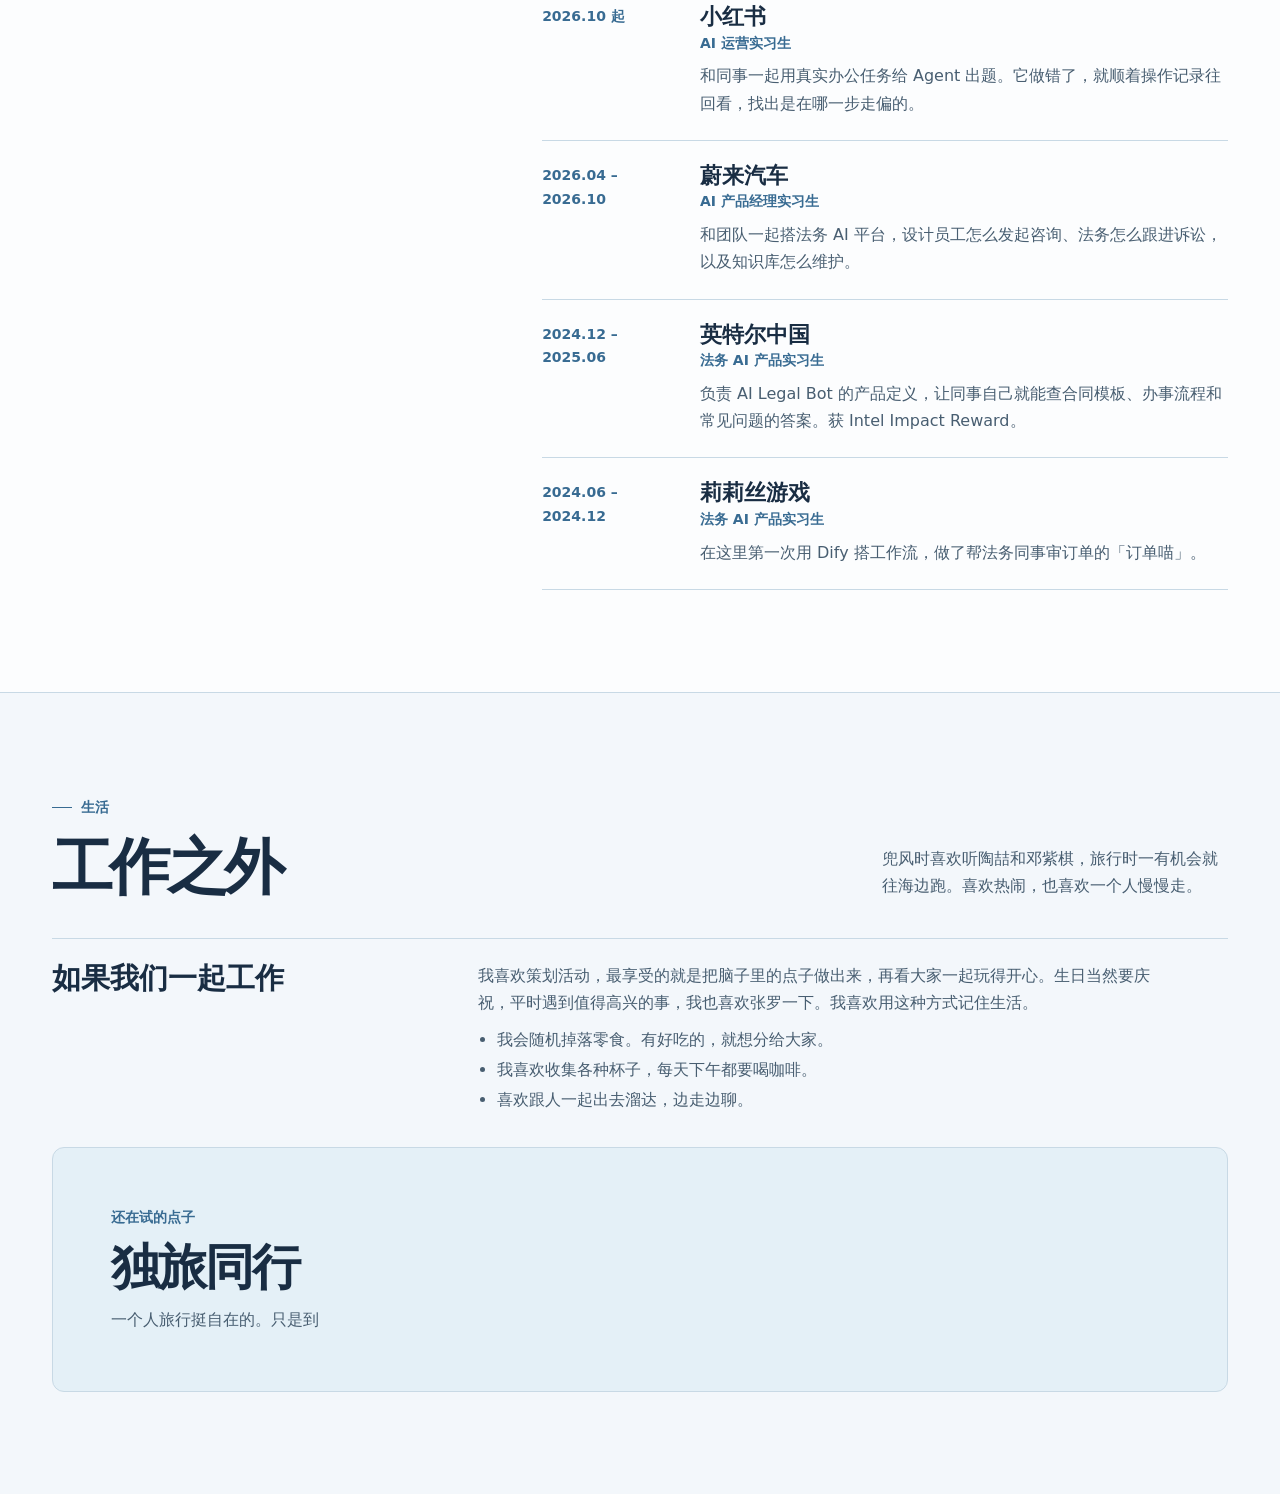
==== commit 0f737e68: "Refresh Wendy’s bilingual portfolio" ====
--- a/index.html
+++ b/index.html
@@ -3,7 +3,7 @@
 <head>
   <meta charset="utf-8">
   <meta name="viewport" content="width=device-width, initial-scale=1">
-  <meta name="description" content="Wendy 曹嘉璇的个人主页。上海交通大学民事诉讼法硕士在读，从法律走向 AI 产品与评测。">
+  <meta name="description" content="我是曹嘉璇（Wendy）。学了七年法，毕业前夕决定转行做 AI。我想做让人更容易认识彼此、聊起来的产品。">
   <meta name="theme-color" content="#f3f7fb">
   <title>Wendy 曹嘉璇 · 个人主页</title>
   <link href="style.css" rel="stylesheet">
@@ -23,12 +23,11 @@
   <main id="main">
     <section class="shell hero" aria-labelledby="hero-title">
       <div class="hero-content">
-        <p class="hero-intro"><span aria-hidden="true">✳</span> 你好，我是 Wendy 曹嘉璇</p>
-        <h1 id="hero-title">读法律，做 AI。<br><span>也认真策划快乐。</span></h1>
-        <p class="hero-description">我在上海交大读民事诉讼法，也做 AI 产品与评测。<br class="wide-break">喜欢把工作和生活里遇到的小问题，做成真的有人能用的作品。</p>
+        <h1 id="hero-title">Wendy 曹嘉璇</h1>
+        <p class="hero-description">我在上海交大读民事诉讼法，现在做 AI 产品和评测。最近最想试试，AI 能不能让人和人更容易认识、聊起来。</p>
         <div class="actions">
           <a class="button primary" href="#projects">查看作品</a>
-          <a class="button secondary" href="#about">认识 Wendy</a>
+          <a class="button secondary" href="#about">认识我</a>
         </div>
       </div>
       <figure class="portrait">
@@ -50,9 +49,11 @@
       <div class="shell about-grid">
         <div>
           <p class="section-label">关于我</p>
-          <h2 id="about-title">从法律走向 AI<span>。</span></h2>
-          <p>最早让我想动手做产品的，是一件很具体的事：让同事少花一点时间比对订单。在莉莉丝用 Dify 搭出第一个审核工作流以后，我开始把同样的好奇心带进企业法务、劳动法咨询，甚至朋友的「情侣法庭」。</p>
-          <p>现在，我也从评测的视角看 AI 产品。一个 Agent 什么时候应该追问？出了错，究竟卡在哪一步？这些问题和把原型做出来一样，让我感兴趣。</p>
+          <h2 id="about-title">为什么转行做 AI</h2>
+          <p>大家好！我是曹嘉璇，一个超典型的 ENFP，也是个学了七年法的小镇做题家。快毕业时，我做了个决定，<span lang="en">All in AI</span>。</p>
+          <p>以前有个点子，光是不会写代码、不会做设计，就可能卡住了。现在，一个人借助 AI 就能先做出个样子，拿给别人看。让我兴奋的是，人人都有机会用上这种以前很难想象的创造力和表达力。我觉得这会改变很多事，也想亲自下场，边做边看，和别人一起做点有用的东西。</p>
+          <p>我相信，这会是一场人本主义的文艺复兴。能做的事多了，我更想问问自己，什么问题值得解决，想过怎样的日子，又想和谁一起创造？</p>
+          <p>我相信，相比于 <strong lang="en">build in public</strong>，更应该 <strong lang="en">build for the public</strong>。我最想做的产品，是让人在 AI 时代更容易找到彼此，也更愿意听对方把话说完。如果你也对这件事好奇，欢迎线下来捉！</p>
         </div>
         <dl class="education">
           <div><dt>教育背景</dt><dd>上海交通大学 <span>民事诉讼法硕士 · 2027 届</span></dd><dd>上海财经大学 <span>法学本科 · 2019–2023</span></dd></div>
@@ -64,8 +65,8 @@
     <section class="projects section" id="projects" aria-labelledby="projects-title">
       <div class="shell">
         <div class="section-head">
-          <div><p class="section-label">作品集</p><h2 id="projects-title">精选作品<span>。</span></h2></div>
-          <p>从企业工作流到独立网页。点开项目，看看我怎样把问题做成产品。</p>
+          <div><p class="section-label">作品集</p><h2 id="projects-title">我做过的项目</h2></div>
+          <p>这里有我在实习时和同事一起做的工具，也有我出于好奇自己做的小东西。</p>
         </div>
         
         <article class="project" id="nio">
@@ -73,23 +74,23 @@
           <div class="project-main">
             <p class="project-role">AI 产品经理实习</p>
             <h3>蔚来法务 AI 平台</h3>
-            <p class="project-intro">把分散的法务咨询、知识和案件协作放到同一个入口。</p>
+            <p class="project-intro">在一个地方问法务、查资料，也能和同事一起跟进案件。</p>
             <details>
               <summary><span>项目详情</span><span class="sr-only"> · 蔚来法务 AI 平台</span><span class="disclosure-mark" aria-hidden="true"></span></summary>
-              <dl class="project-detail"><div><dt>问题</dt><dd>员工需要跨渠道找法务，重复咨询难积累，案件协作也缺少统一视图。</dd></div><div><dt>我做了什么</dt><dd>参与平台从 0 到 1 建设，负责咨询、案件、律所、知识与资讯模块设计。为咨询 Agent 设计飞书问答、双轨知识库、转人工和事项沉淀流程，并用案例回放与法务抽检评估回答依据和必要追问。</dd></div><div><dt>结果</dt><dd>协助建立知识问答评测标准，通过整理样本与复测跟进回答质量。</dd></div></dl>
+              <dl class="project-detail"><div><dt>为什么做</dt><dd>同事有法务问题时，要在不同渠道找人。问过的问题也很难留下来，下次遇到还得再问。</dd></div><div><dt>我做了什么</dt><dd>我参与搭建平台，负责咨询、案件、律所、知识和资讯模块的设计。咨询 Agent 可以在飞书里查知识库、回答问题，需要时把咨询转给法务，并留下处理记录。</dd></div><div><dt>怎么验</dt><dd>我和团队回看咨询案例，请法务抽检，重点看答案有没有依据、信息不够时有没有追问。我们也整理样本做复测，看看改完有没有好一些。</dd></div></dl>
               
             </details>
           </div>
         </article>
         <article class="project" id="jobpilot">
-          <p class="project-category">法律垂类 AI</p>
+          <p class="project-category">劳动法咨询</p>
           <div class="project-main">
             <p class="project-role">产品负责人</p>
             <h3>职引 Pilot</h3>
-            <p class="project-intro">面向劳动者、用工单位和律师的劳动法咨询 Agent，先问清事实，再给出可溯源的分析。</p>
+            <p class="project-intro">给劳动者、用工单位和律师做的咨询工具。它会先问清情况，再给分析和出处。</p>
             <details>
               <summary><span>项目详情</span><span class="sr-only"> · 职引 Pilot</span><span class="disclosure-mark" aria-hidden="true"></span></summary>
-              <dl class="project-detail"><div><dt>问题</dt><dd>劳动法咨询常缺少合同、时间和地区等要素，直接给结论容易忽略会改变判断的事实。</dd></div><div><dt>我做了什么</dt><dd>梳理 24 个场景，主导「场景识别、事实追问、法律分析」三段式编排，为三类用户设计不同追问与报告。通过 MCP 接入北大法宝，并结合规则计算器处理赔偿等计算。</dd></div><div><dt>结果</dt><dd>团队在 iCourt 第二届全国法律人 AI 应用大赛律所赛道获得第二名，该赛道共 173 支队伍。</dd></div></dl>
+              <dl class="project-detail"><div><dt>为什么做</dt><dd>合同签没签、什么时候离职、在哪里工作，漏问一个细节，劳动法问题的答案就可能变了。</dd></div><div><dt>我做了什么</dt><dd>我梳理了 24 个咨询场景，设计 Agent 先判断是哪类问题，发现事实不齐就继续问，再给法律分析。劳动者、用工单位和律师会收到各自需要的报告。法条和案例通过 MCP 查北大法宝，赔偿金额交给规则计算器。</dd></div><div><dt>结果</dt><dd>我们在 iCourt 第二届全国法律人 AI 应用大赛律所赛道拿到第二名。这个赛道有 173 支队伍。</dd></div></dl>
             </details>
           </div>
           <div class="project-metric"><strong>赛道第二名</strong><span>iCourt 全国法律人 AI 应用大赛</span></div>
@@ -99,24 +100,24 @@
           <div class="project-main">
             <p class="project-role">独立设计与实现</p>
             <h3>理清爱</h3>
-            <p class="project-intro">把一次「来评评理」做成双人实时互动法庭，让双方都有机会把话说完。</p>
+            <p class="project-intro">朋友说「来评评理」，我就做了个双人线上法庭，让两个人都有机会把话说完。</p>
             <details>
               <summary><span>项目详情</span><span class="sr-only"> · 理清爱</span><span class="disclosure-mark" aria-hidden="true"></span></summary>
-              <dl class="project-detail"><div><dt>问题</dt><dd>通用 AI 很容易顺着单方叙述回答。冲突里的另一方往往没有机会补充事实和表达自己的感受。</dd></div><div><dt>我做了什么</dt><dd>将陈述、举证、质证、辩论和 AI 判决串成五步交互，支持截图与录音解析、双端状态同步，以及流式生成判决书。</dd></div><div><dt>结果</dt><dd>用大小模型分发和结果缓存，将单次复杂案件的 API 请求成本降低 60% 以上。</dd></div></dl>
+              <dl class="project-detail"><div><dt>为什么做</dt><dd>吵完架去问 AI「谁对谁错」，它听到的通常只有一个人的版本。我想让另一方也有地方讲自己的感受，补上遗漏的细节。</dd></div><div><dt>我做了什么</dt><dd>我借了法庭的流程，两个人可以各自陈述、发截图和录音，也可以回应对方。两边实时同步，最后由 AI 写一份「判决书」。</dd></div><div><dt>结果</dt><dd>我把不同任务交给大小模型分别处理，能复用的结果就缓存起来。复杂案件的单次 API 成本降了六成以上。</dd></div></dl>
               
             </details>
           </div>
-          <div class="project-metric"><strong>60%+</strong><span>复杂案件 API 请求成本降低</span></div>
+          <div class="project-metric"><strong>60%+</strong><span>复杂案件单次 API 成本降幅</span></div>
         </article>
         <article class="project" id="order-review">
           <p class="project-category">工作流自动化</p>
           <div class="project-main">
             <p class="project-role">法务 AI 产品实习</p>
             <h3>订单喵</h3>
-            <p class="project-intro">在莉莉丝，把订单审核中的重复比对做成一条可配置的 Dify 工作流。</p>
+            <p class="project-intro">在莉莉丝实习时，我用 Dify 做了个小工具，帮同事核对订单。</p>
             <details>
               <summary><span>项目详情</span><span class="sr-only"> · 订单喵</span><span class="disclosure-mark" aria-hidden="true"></span></summary>
-              <dl class="project-detail"><div><dt>问题</dt><dd>法务需要在 OA 和 Excel 之间反复核对不同类型的订单，高频人工比对容易遗漏。</dd></div><div><dt>我做了什么</dt><dd>将审核拆成提取、比对、检验、输出四步，把审核要点和核心风险做成可配置规则。</dd></div><div><dt>结果</dt><dd>工作流减少了人工重复比对，项目获公司 AI 提效大赛创新奖。</dd></div></dl>
+              <dl class="project-detail"><div><dt>为什么做</dt><dd>审订单时，法务得在 OA 和 Excel 之间反复核对。看得多了，细节容易漏掉。</dd></div><div><dt>我做了什么</dt><dd>我把同事平时会看的要点和常见风险写成规则，让工作流去找信息、做比对，再把值得留意的地方标出来。</dd></div><div><dt>结果</dt><dd>同事少做了一些重复核对，小工具后来也拿到了公司的 AI 提效大赛创新奖。</dd></div></dl>
             </details>
           </div>
         </article>
@@ -125,10 +126,10 @@
           <div class="project-main">
             <p class="project-role">个人创作</p>
             <h3>主题性格测试</h3>
-            <p class="project-intro">把喜欢的动漫世界做成可互动的问答体验。测试结果会改变整个页面的主题。</p>
+            <p class="project-intro">想知道自己像哪个动漫角色？答完题，页面会跟着你的结果换一套主题。</p>
             <details>
               <summary><span>项目详情</span><span class="sr-only"> · 主题性格测试</span><span class="disclosure-mark" aria-hidden="true"></span></summary>
-              <dl class="project-detail"><div><dt>问题</dt><dd>我想保留动画里每个角色的气质，让答题和看结果的过程也有值得记住的细节。</dd></div><div><dt>我做了什么</dt><dd>做了守护甜心与宝可梦两个主题，加入答题音效、结果换肤和结果图导出。</dd></div></dl>
+              <dl class="project-detail"><div><dt>为什么做</dt><dd>我喜欢《守护甜心》和《宝可梦》，也好奇大家会在角色身上看到怎样的自己。</dd></div><div><dt>我做了什么</dt><dd>我做了两套主题，给选答案的动作配了声音。答完能看到按角色切换的页面，也可以把结果存成图发给朋友。</dd></div></dl>
               
             </details>
           </div>
@@ -141,24 +142,32 @@
       <div class="shell experience-grid">
         <div>
           <p class="section-label">经历</p>
-          <h2 id="experience-title">我做过的工作<span>。</span></h2>
+          <h2 id="experience-title">实习与 AI 实践</h2>
         </div>
         <ol class="timeline">
         <li>
+          <time class="timeline-date" datetime="2026-11">2026.11</time>
+          <div>
+            <h3>超级交子孵化器</h3>
+            <p class="timeline-role"><span lang="en">AI Builder School</span> 首期学员</p>
+            <p>和来自不同专业的伙伴组队做 AI 作品。大家带着各自的点子来，一起讨论、互相提意见，再把想法一点点做出来。</p>
+          </div>
+        </li>
+        <li>
           <p class="timeline-date">2026.10 起</p>
-          <div><h3>小红书</h3><p class="timeline-role">AI 运营实习生</p><p>围绕真实办公任务参与编写评测题，依据 Rubric 质检 Agent 的任务轨迹，分析规划、工具调用和结果生成中的失败案例。</p></div>
+          <div><h3>小红书</h3><p class="timeline-role">AI 运营实习生</p><p>和同事一起用真实办公任务给 Agent 出题。它做错了，就顺着操作记录往回看，找出是在哪一步走偏的。</p></div>
         </li>
         <li>
           <p class="timeline-date">2026.04 – 2026.10</p>
-          <div><h3>蔚来汽车</h3><p class="timeline-role">AI 产品经理实习生</p><p>参与法务 AI 平台建设，设计咨询 Agent、诉讼协作工作流和知识库治理规则。</p></div>
+          <div><h3>蔚来汽车</h3><p class="timeline-role">AI 产品经理实习生</p><p>和团队一起搭法务 AI 平台，设计员工怎么发起咨询、法务怎么跟进诉讼，以及知识库怎么维护。</p></div>
         </li>
         <li>
           <p class="timeline-date">2024.12 – 2025.06</p>
-          <div><h3>英特尔中国</h3><p class="timeline-role">法务 AI 产品实习生</p><p>主导 AI Legal Bot 产品定义，让员工自助查找合同模板、流程和常见咨询。获 Intel Impact Reward。</p></div>
+          <div><h3>英特尔中国</h3><p class="timeline-role">法务 AI 产品实习生</p><p>负责 AI Legal Bot 的产品定义，让同事自己就能查合同模板、办事流程和常见问题的答案。获 Intel Impact Reward。</p></div>
         </li>
         <li>
           <p class="timeline-date">2024.06 – 2024.12</p>
-          <div><h3>莉莉丝游戏</h3><p class="timeline-role">法务 AI 产品实习生</p><p>在这里第一次用 Dify 搭建订单审核工作流，做出了同事可以实际使用的工具。</p></div>
+          <div><h3>莉莉丝游戏</h3><p class="timeline-role">法务 AI 产品实习生</p><p>在这里第一次用 Dify 搭工作流，做了帮法务同事审订单的「订单喵」。</p></div>
         </li></ol>
       </div>
     </section>
@@ -166,44 +175,22 @@
     <section class="life section" id="life" aria-labelledby="life-title">
       <div class="shell">
         <div class="section-head">
-          <div><p class="section-label">生活</p><h2 id="life-title">工作之外<span>。</span></h2></div>
-          <p>策划朋友的生日，听着陶喆和邓紫棋兜风，旅行时往海边跑。喜欢热闹，也喜欢一个人慢慢走。</p>
+          <div><p class="section-label">生活</p><h2 id="life-title">工作之外</h2></div>
+          <p>兜风时喜欢听陶喆和邓紫棋，旅行时一有机会就往海边跑。喜欢热闹，也喜欢一个人慢慢走。</p>
         </div>
+        <section class="work-facts" aria-labelledby="work-facts-title">
+          <h3 id="work-facts-title">如果我们一起工作</h3>
+          <div>
+            <p>我喜欢策划活动，最享受的就是把脑子里的点子做出来，再看大家一起玩得开心。生日当然要庆祝，平时遇到值得高兴的事，我也喜欢张罗一下。我喜欢用这种方式记住生活。</p>
+            <ul>
+              <li>我会随机掉落零食。有好吃的，就想分给大家。</li>
+              <li>我喜欢收集各种杯子，每天下午都要喝咖啡。</li>
+              <li>喜欢跟人一起出去溜达，边走边聊。</li>
+            </ul>
+          </div>
+        </section>
         <article class="concept">
           <div class="concept-copy">
-            <p class="concept-label">概念与交互原型</p>
+            <p class="concept-label">还在试的点子</p>
             <h3>独旅同行</h3>
-            <p>一个人旅行，有时也想和合拍的人一起吃顿饭、走一段路。我在探索 AI 能否帮独旅者发现合适的同行机会，同时保留各自的节奏。</p>
-            <details>
-              <summary><span>展开构想</span><span class="disclosure-mark" aria-hidden="true"></span></summary>
-              <p>原型设想了「行程搭子」和「实时拼饭」两个入口。AI 把自然语言整理成计划，并解释双方在预算、口味和行程节奏上的相同点与差异。双方先确认时间、地点和费用，再决定是否同行。当前处于概念与原型阶段，真实用户验证待开展。</p>
-            </details>
-          </div>
-          <div class="route-art" aria-hidden="true"><span></span><i></i><b>✧</b></div>
-        </article>
-      </div>
-    </section>
-
-    <section class="contact section" id="contact" aria-labelledby="contact-title">
-      <div class="shell contact-inner">
-        <div>
-          <p class="section-label">联系</p>
-          <h2 id="contact-title">写信给我<span>。</span></h2>
-          <p>如果你也在做 AI 产品，或者有个想一起想清楚的问题，欢迎来聊。</p>
-        </div>
-        <div class="contact-actions">
-          <a class="email" href="mailto:jiaxuancao@163.com">jiaxuancao@163.com</a>
-          <div class="actions">
-            <a class="button primary" href="mailto:jiaxuancao@163.com">发送邮件</a>
-            <button class="button secondary copy-button" type="button" data-email="jiaxuancao@163.com" data-copied="已复制" data-error="复制失败，请选择上方邮箱手动复制。" hidden>复制邮箱</button>
-          </div>
-          <p class="copy-status" role="status"></p>
-        </div>
-      </div>
-    </section>
-  </main>
-  <footer>
-    <div class="shell footer-inner"><span>© 2026 Wendy Cao</span><a href="#top">回到顶部</a></div>
-  </footer>
-</body>
-</html>
+            <p>一个人旅行挺自在的。只是到
--- a/style.css
+++ b/style.css
@@ -291,6 +291,17 @@
 .timeline li p.timeline-role { font-size: .875rem; font-weight: 680; color: var(--accent); margin-bottom: 7px; }
 
 .life { background: var(--paper); }
+.work-facts {
+  display: grid;
+  grid-template-columns: minmax(0, .8fr) minmax(0, 1.6fr);
+  gap: clamp(16px, 4vw, 52px);
+  padding-block: 23px 34px;
+  border-top: 1px solid var(--line);
+}
+.work-facts h3 { font-size: clamp(1.35rem, 2.3vw, 1.9rem); }
+.work-facts p, .work-facts ul { max-width: 42em; color: var(--muted); }
+.work-facts ul { margin: 10px 0 0; padding-inline-start: 1.2em; }
+.work-facts li + li { margin-top: 3px; }
 .concept {
   position: relative;
   display: grid;
@@ -398,15 +409,4 @@
   .project-intro { margin-bottom: 3px; }
   .project-metric { text-align: left; margin-top: 0; }
   .project-metric span { margin-top: 1px; }
-  .timeline li { grid-template-columns: 1fr; gap: 5px; padding-block: 18px; }
-  .concept { grid-template-columns: minmax(0, 1fr); padding-bottom: 10px; }
-  .route-art { width: 136px; }
-}
-@media (max-width: 360px) {
-  .shell { width: calc(100% - 30px); }
-  .brand { gap: 7px; }
-  .brand-mark { width: 32px; height: 32px; }
-  .brand-name, .nav { font-size: .8125rem; }
-  .header-contact { padding-inline: 10px; }
-  h1 { font-size: clamp(2rem, 9.5vw, 2.32rem); }
-}
+  .timeline li { grid-template-col
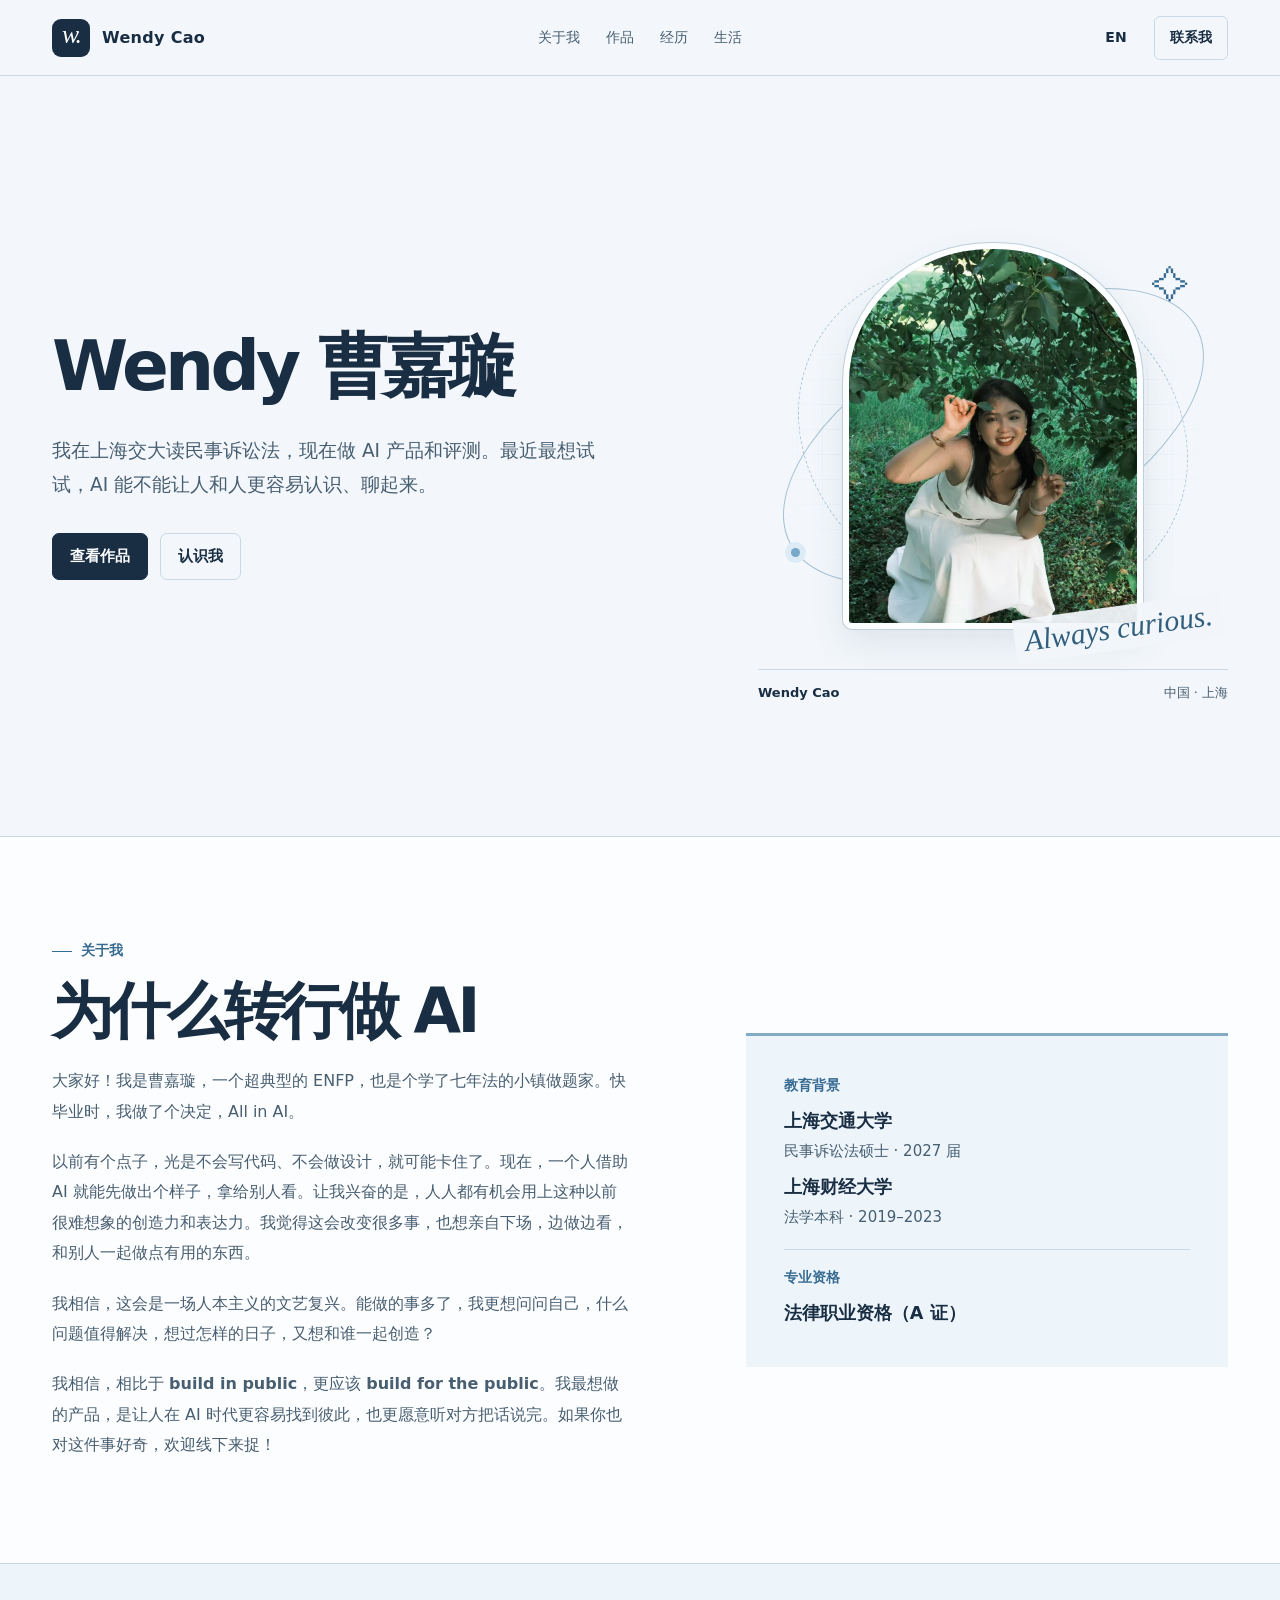
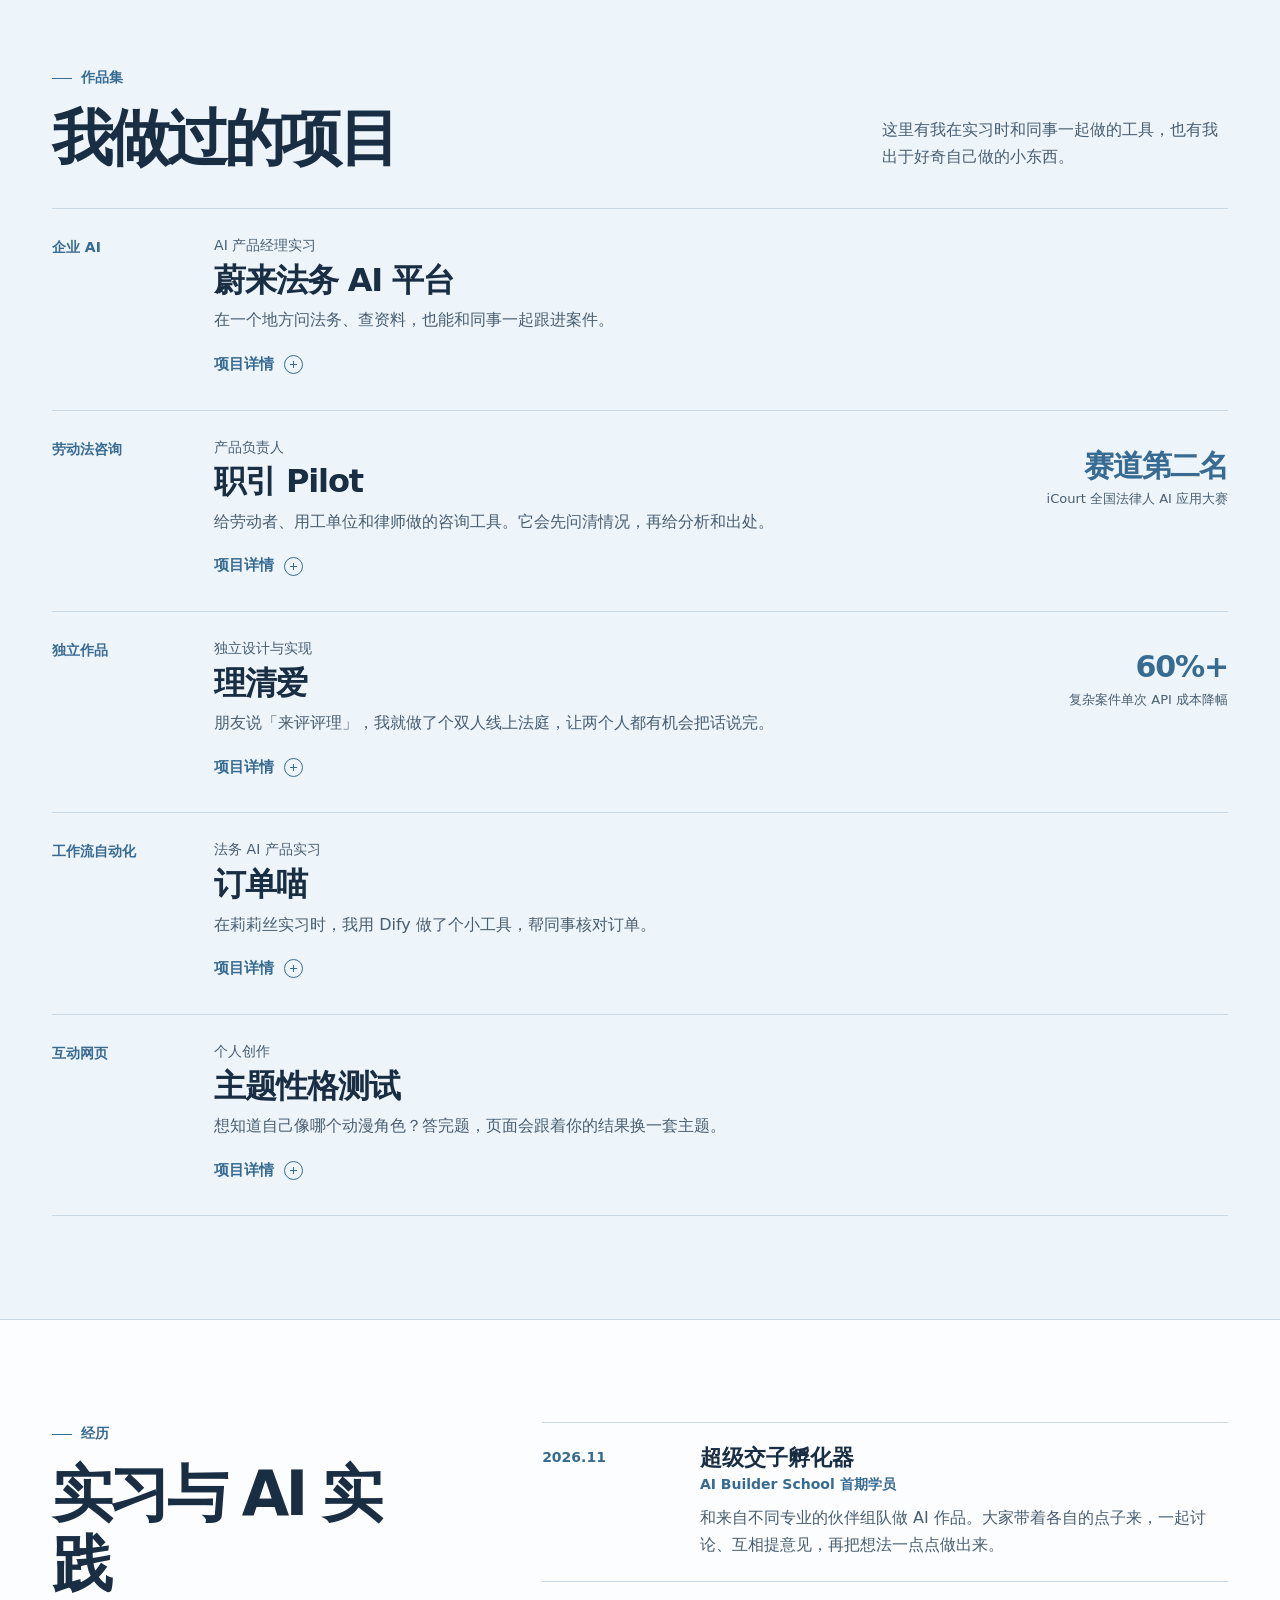
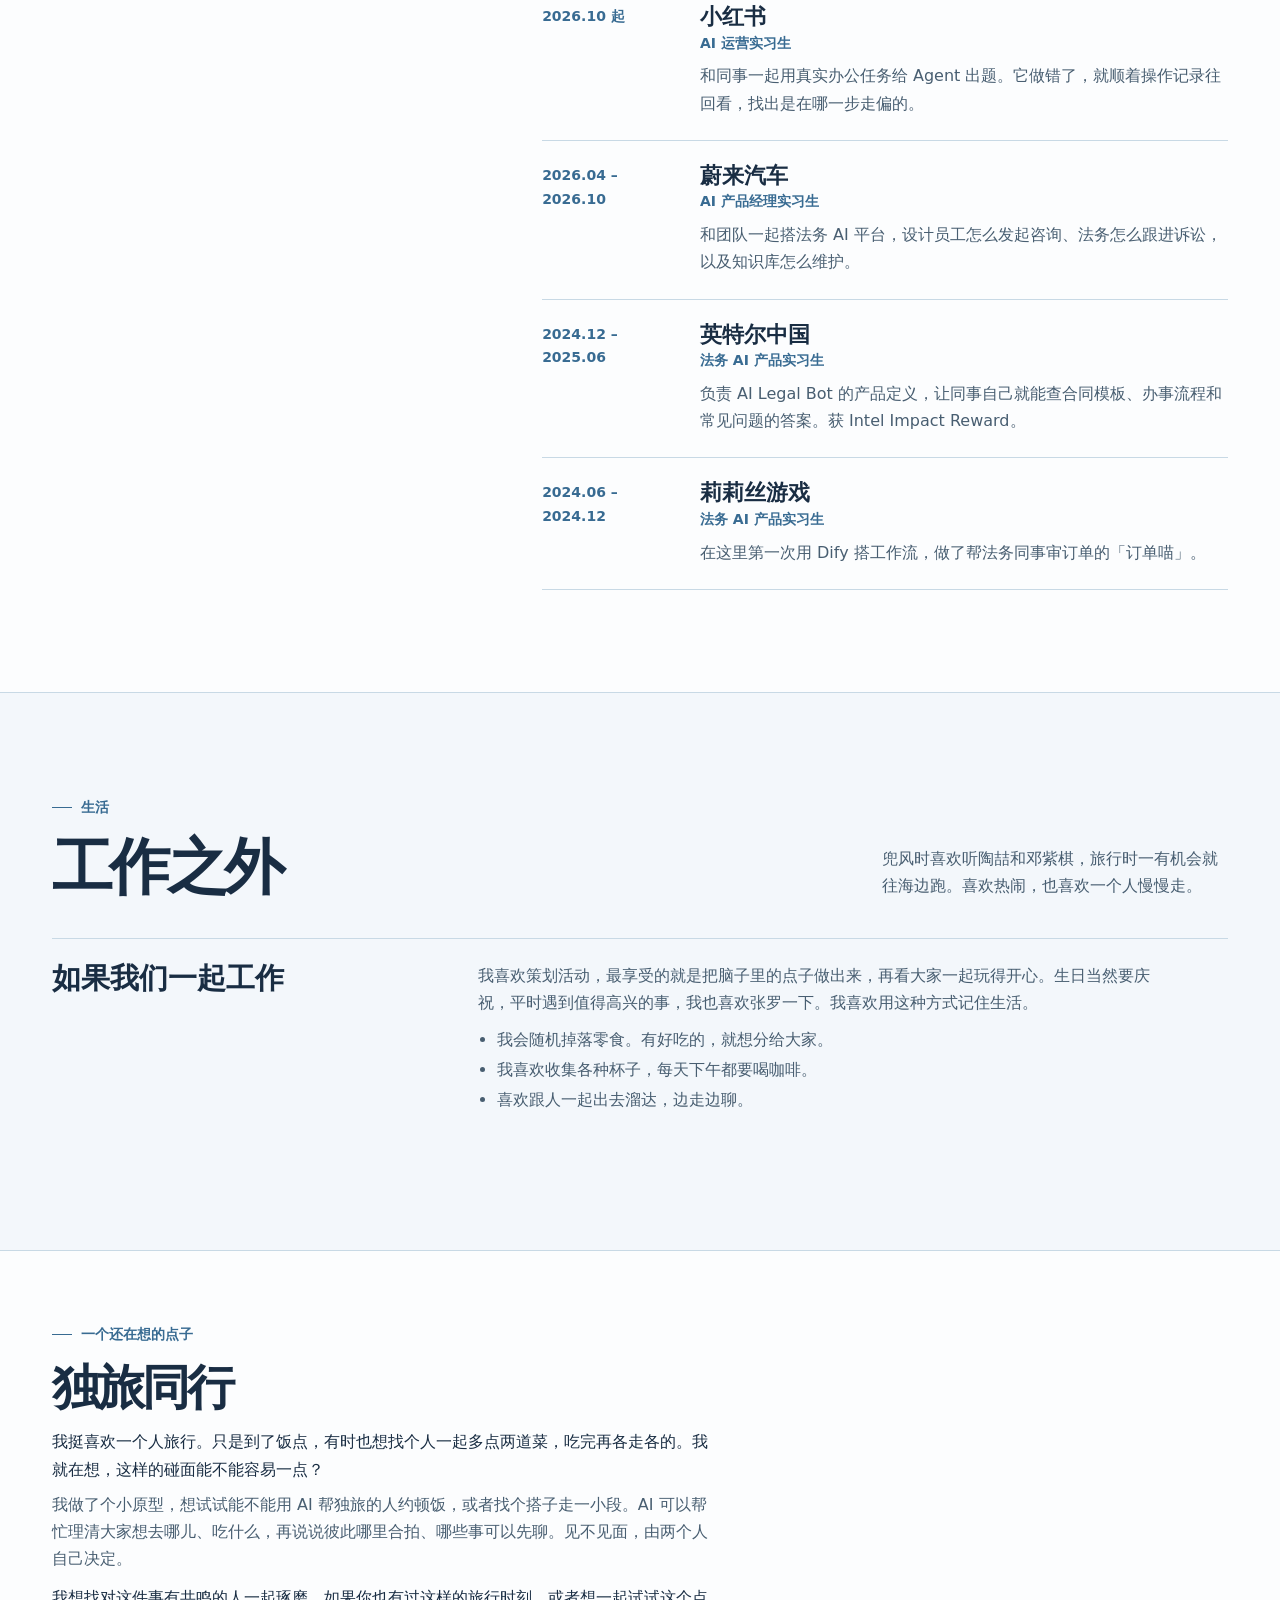
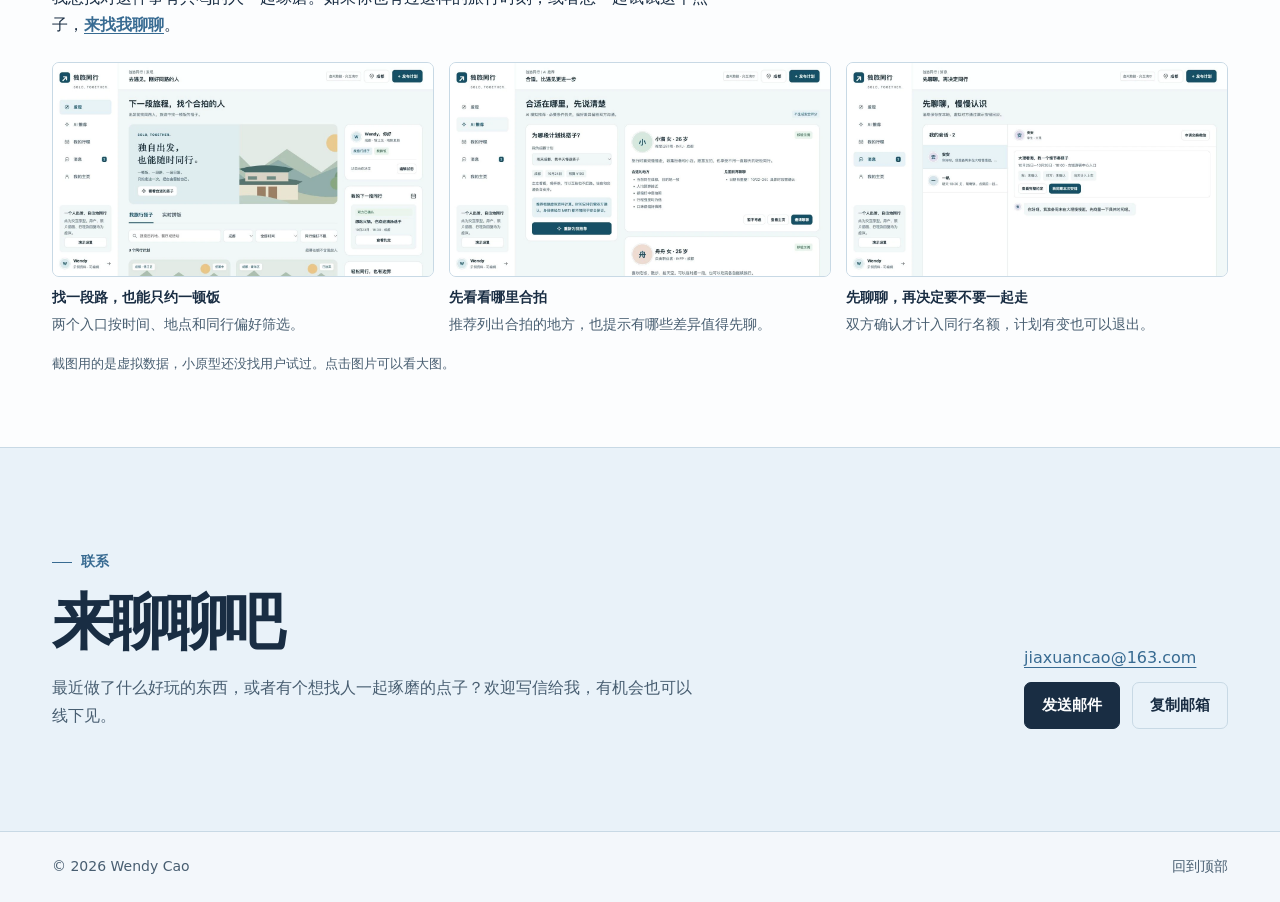
==== commit 8ac61ce4: "Share Solo, Together as a work-in-progress idea Place the bilingual idea between life and contact, a" ====
--- a/index.html
+++ b/index.html
@@ -189,8 +189,60 @@
             </ul>
           </div>
         </section>
-        <article class="concept">
-          <div class="concept-copy">
-            <p class="concept-label">还在试的点子</p>
-            <h3>独旅同行</h3>
-            <p>一个人旅行挺自在的。只是到+      </div>
+    </section>
+
+    <section class="solo-idea section" id="solo-together" aria-labelledby="solo-title">
+      <div class="shell">
+        <p class="section-label">一个还在想的点子</p>
+        <h2 id="solo-title">独旅同行</h2>
+        <p class="solo-story">我挺喜欢一个人旅行。只是到了饭点，有时也想找个人一起多点两道菜，吃完再各走各的。我就在想，这样的碰面能不能容易一点？</p>
+        <p class="solo-flow">我做了个小原型，想试试能不能用 AI 帮独旅的人约顿饭，或者找个搭子走一小段。AI 可以帮忙理清大家想去哪儿、吃什么，再说说彼此哪里合拍、哪些事可以先聊。见不见面，由两个人自己决定。</p>
+        <p class="solo-invite">我想找对这件事有共鸣的人一起琢磨。如果你也有过这样的旅行时刻，或者想一起试试这个点子，<a href="#contact">来找我聊聊</a>。</p>
+        <div class="solo-gallery">
+          <figure>
+            <a class="solo-shot" href="solo-discover.webp" aria-label="查看大图 · 找一段路，也能只约一顿饭">
+              <img src="solo-discover.webp" alt="原型首页展示找旅行搭子与实时拼饭两个入口" width="1280" height="720" loading="lazy">
+            </a>
+            <figcaption><strong>找一段路，也能只约一顿饭</strong><p>两个入口按时间、地点和同行偏好筛选。</p></figcaption>
+          </figure>
+          <figure>
+            <a class="solo-shot" href="solo-match.webp" aria-label="查看大图 · 先看看哪里合拍">
+              <img src="solo-match.webp" alt="AI 推荐页分栏列出合适的地方与见面前再聊一聊的差异" width="1280" height="720" loading="lazy">
+            </a>
+            <figcaption><strong>先看看哪里合拍</strong><p>推荐列出合拍的地方，也提示有哪些差异值得先聊。</p></figcaption>
+          </figure>
+          <figure>
+            <a class="solo-shot" href="solo-confirm.webp" aria-label="查看大图 · 先聊聊，再决定要不要一起走">
+              <img src="solo-confirm.webp" alt="聊天界面展示见面约定及双方各自的确认状态" width="1280" height="720" loading="lazy">
+            </a>
+            <figcaption><strong>先聊聊，再决定要不要一起走</strong><p>双方确认才计入同行名额，计划有变也可以退出。</p></figcaption>
+          </figure>
+        </div>
+        <p class="solo-status">截图用的是虚拟数据，小原型还没找用户试过。点击图片可以看大图。</p>
+      </div>
+    </section>
+
+    <section class="contact section" id="contact" aria-labelledby="contact-title">
+      <div class="shell contact-inner">
+        <div>
+          <p class="section-label">联系</p>
+          <h2 id="contact-title">来聊聊吧</h2>
+          <p>最近做了什么好玩的东西，或者有个想找人一起琢磨的点子？欢迎写信给我，有机会也可以线下见。</p>
+        </div>
+        <div class="contact-actions">
+          <a class="email" href="mailto:jiaxuancao@163.com">jiaxuancao@163.com</a>
+          <div class="actions">
+            <a class="button primary" href="mailto:jiaxuancao@163.com">发送邮件</a>
+            <button class="button secondary copy-button" type="button" data-email="jiaxuancao@163.com" data-copied="已复制" data-error="复制失败，请选择上方邮箱手动复制。" hidden>复制邮箱</button>
+          </div>
+          <p class="copy-status" role="status"></p>
+        </div>
+      </div>
+    </section>
+  </main>
+  <footer>
+    <div class="shell footer-inner"><span>© 2026 Wendy Cao</span><a href="#top">回到顶部</a></div>
+  </footer>
+</body>
+</html>
--- a/style.css
+++ b/style.css
@@ -409,4 +409,41 @@
   .project-intro { margin-bottom: 3px; }
   .project-metric { text-align: left; margin-top: 0; }
   .project-metric span { margin-top: 1px; }
-  .timeline li { grid-template-col+  .timeline li { grid-template-columns: minmax(0, 1fr); gap: 7px; }
+  .work-facts { grid-template-columns: minmax(0, 1fr); gap: 12px; }
+  .footer-inner { flex-wrap: wrap; gap: 8px 16px; }
+}
+
+.solo-idea {
+  padding-block: clamp(36px, 6vw, 72px);
+  background: var(--white);
+}
+.solo-idea h2 { font-size: clamp(2rem, 4vw, 3rem); }
+.solo-story, .solo-flow, .solo-invite { max-width: 65ch; }
+.solo-story { margin-top: 14px; }
+.solo-flow { margin-top: 8px; color: var(--muted); }
+.solo-invite { margin-top: 12px; }
+.solo-invite a { color: var(--accent); font-weight: 680; text-decoration: underline; text-underline-offset: .2em; }
+.solo-gallery {
+  display: grid;
+  grid-template-columns: repeat(3, minmax(0, 1fr));
+  gap: 15px;
+  margin: 23px 0 16px;
+}
+.solo-gallery figure { min-width: 0; margin: 0; }
+.solo-shot {
+  display: block;
+  overflow: hidden;
+  border: 1px solid var(--line);
+  border-radius: 7px;
+  background: var(--accent-soft);
+  cursor: zoom-in;
+}
+.solo-shot:hover { border-color: var(--accent); }
+.solo-shot img { display: block; width: 100%; height: auto; }
+.solo-gallery figcaption { margin-top: 9px; font-size: .875rem; }
+.solo-gallery figcaption p { margin-top: 3px; color: var(--muted); }
+.solo-status { font-size: .8125rem; color: var(--muted); }
+@media (max-width: 740px) {
+  .solo-gallery { grid-template-columns: minmax(0, 1fr); gap: 20px; }
+}
